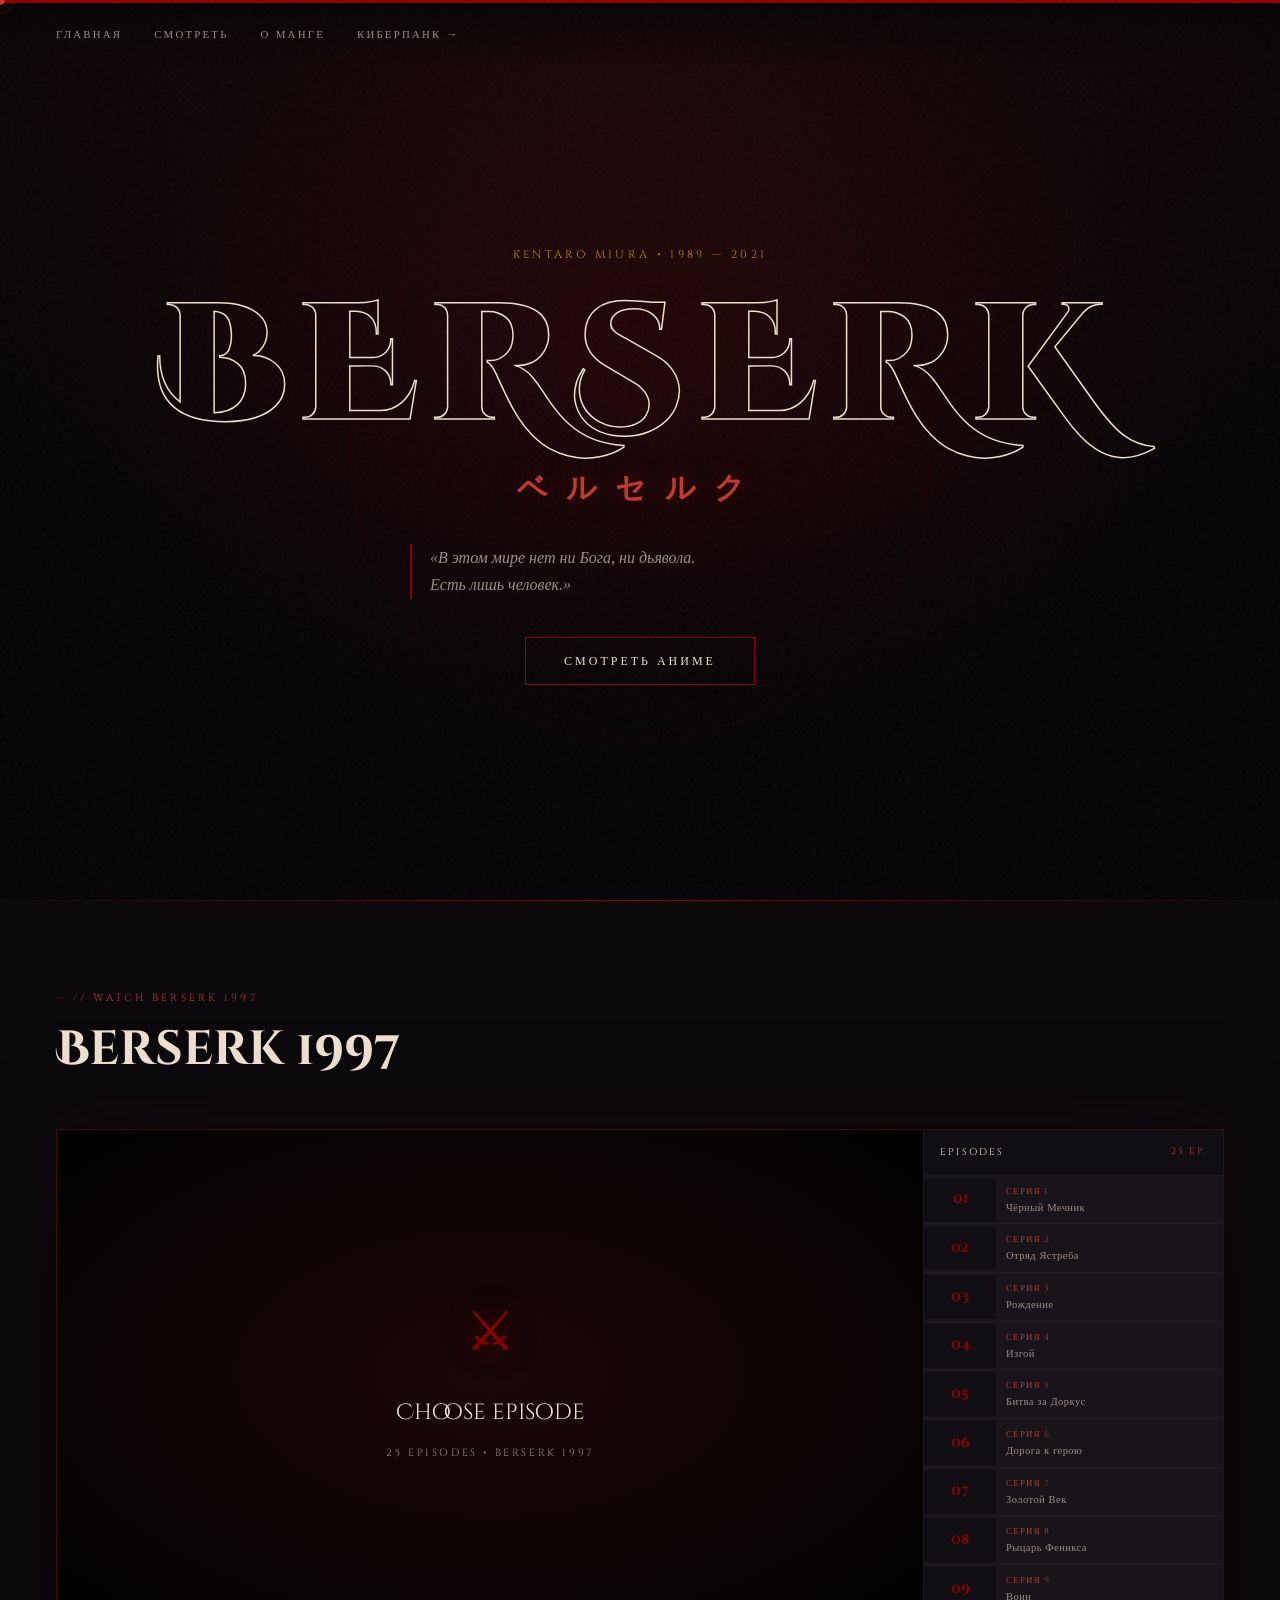
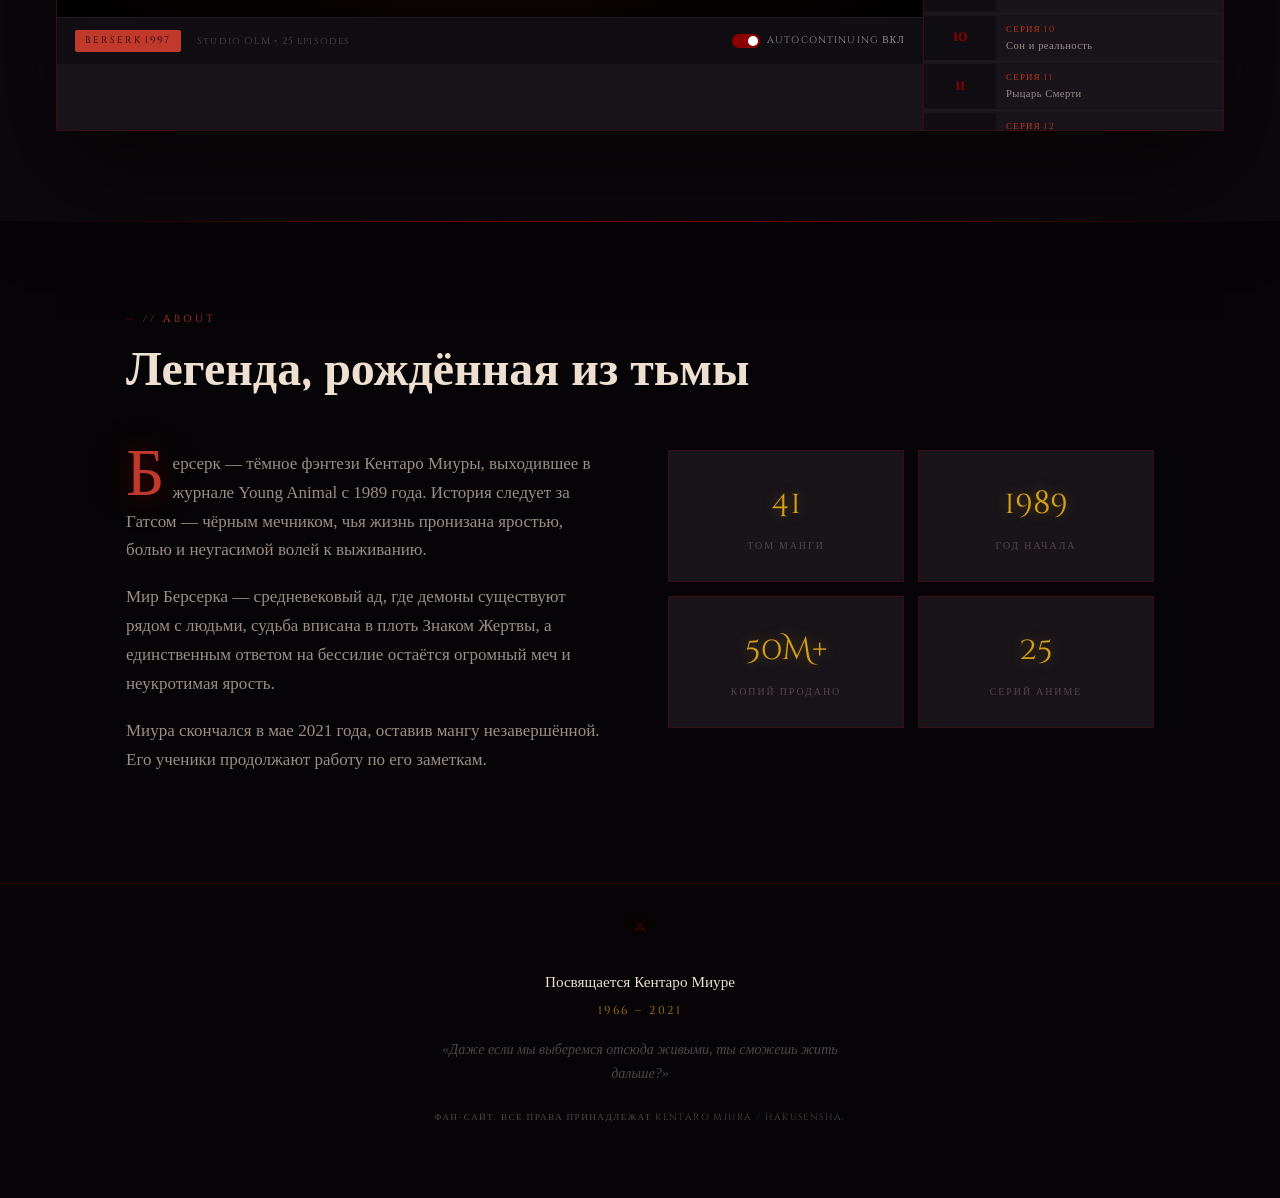
==== brsk.html @ aab2f61a "Add files via upload" ====
<!DOCTYPE html>
<html lang="ru">
<head>
  <meta charset="UTF-8" />
  <meta name="viewport" content="width=device-width, initial-scale=1.0" />
  <title>BERSERK 1997 — Смотреть онлайн</title>
  <link rel="preconnect" href="https://fonts.googleapis.com" />
  <link rel="preconnect" href="https://fonts.gstatic.com" crossorigin />
  <link href="https://fonts.googleapis.com/css2?family=Cinzel+Decorative:wght@700;900&family=Cinzel:wght@400;600;700&family=IM+Fell+English:ital@0;1&display=swap" rel="stylesheet" />
  <link rel="stylesheet" href="css/brsk.css" />
</head>
<body>
 
  <div class="cursor"></div>
  <div class="cursor-trail"></div>
  <div class="noise"></div>
  <div class="blood-bar"><span></span><span></span><span></span><span></span><span></span><span></span><span></span><span></span><span></span><span></span></div>
 
  <!-- NAV -->
  <nav class="nav">
    <ul class="nav-links">
      <li><a href="#hero">Главная</a></li>
      <li><a href="#watch">Смотреть</a></li>
      <li><a href="#about">О манге</a></li>
      <li><a href="cb.html" class="nav-switch">Киберпанк →</a></li>
    </ul>
  </nav>
 
  <!-- HERO -->
  <section class="hero" id="hero">
    <div class="hero-bg"></div>
    <div class="rune-circle"></div>
    <div class="hero-content">
      <p class="hero-eyebrow">Kentaro Miura • 1989 — 2021</p>
      <h1 class="hero-title">
        <span class="title-line">BERSERK</span>
        <span class="title-sub">ベルセルク</span>
      </h1>
      <p class="hero-quote">
        «В этом мире нет ни Бога, ни дьявола.<br>Есть лишь человек.»
      </p>
      <a href="#watch" class="hero-btn">Смотреть аниме</a>
    </div>
  </section>
 
  <!-- WATCH -->
  <section class="section section-dark" id="watch">
    <div class="section-inner wide">
      <div class="section-label">// Watch berserk 1997</div>
      <h2 class="section-title">Berserk 1997</h2>
      <div class="cinema-wrap">
        <div class="cinema-player">
          <div class="video-shell" id="videoShell">
            <video id="mainPlayer" preload="metadata" playsinline webkit-playsinline></video>
            <div class="video-idle" id="videoIdle">
              <div class="idle-rune">⚔</div>
              <p class="idle-text">Choose episode</p>
              <p class="idle-sub">25 episodes • Berserk 1997</p>
            </div>
            <div class="v-controls" id="vControls">
              <div class="v-progress-wrap" id="progressWrap">
                <div class="v-progress-bg">
                  <div class="v-progress-buffer" id="bufferBar"></div>
                  <div class="v-progress-fill" id="progressFill"></div>
                  <div class="v-progress-thumb" id="progressThumb"></div>
                </div>
              </div>
              <div class="v-bottom">
                <div class="v-left">
                  <button class="v-btn" id="btnPlay"><svg viewBox="0 0 24 24"><path d="M8 5v14l11-7z"/></svg></button>
                  <button class="v-btn" id="btnPrev"><svg viewBox="0 0 24 24"><path d="M6 6h2v12H6zm3.5 6 8.5 6V6z"/></svg></button>
                  <button class="v-btn" id="btnNext"><svg viewBox="0 0 24 24"><path d="M6 18l8.5-6L6 6v12zm2.5-6 8.5 6V6z"/></svg></button>
                  <div class="v-volume-wrap">
                    <button class="v-btn" id="btnMute"><svg viewBox="0 0 24 24"><path d="M3 9v6h4l5 5V4L7 9H3zm13.5 3A4.5 4.5 0 0 0 14 7.97v8.05c1.48-.73 2.5-2.25 2.5-4.02z"/></svg></button>
                    <div class="v-volume-slider-wrap">
                      <input type="range" class="v-volume-slider" id="volumeSlider" min="0" max="1" step="0.01" value="1" />
                    </div>
                  </div>
                  <span class="v-time" id="vTime">0:00 / 0:00</span>
                </div>
                <div class="v-right">
                  <span class="v-ep-label" id="vEpLabel">—</span>
                  <button class="v-btn" id="btnFullscreen"><svg viewBox="0 0 24 24"><path d="M7 14H5v5h5v-2H7v-3zm-2-4h2V7h3V5H5v5zm12 7h-3v2h5v-5h-2v3zM14 5v2h3v3h2V5h-5z"/></svg></button>
                </div>
              </div>
            </div>
          </div>
          <div class="cinema-meta">
            <div class="meta-badge">Berserk 1997</div>
            <div class="meta-studio">Studio OLM • 25 episodes</div>
            <div class="meta-autoplay" id="autoplayToggle">
              <span class="ap-dot" id="apDot"></span>
              <span id="apLabel">Autocontinuing вкл</span>
            </div>
          </div>
        </div>
        <div class="ep-sidebar">
          <div class="ep-sidebar-head"><span>Episodes</span><span class="ep-count">25 Ep.</span></div>
          <div class="ep-list" id="epList"></div>
        </div>
      </div>
    </div>
  </section>
 
  <!-- ABOUT -->
  <section class="section" id="about">
    <div class="section-inner">
      <div class="section-label">// About</div>
      <h2 class="section-title">Легенда, рождённая из тьмы</h2>
      <div class="about-grid">
        <div class="about-text">
          <p><span class="drop-cap">Б</span>ерсерк — тёмное фэнтези Кентаро Миуры, выходившее в журнале Young Animal с 1989 года. История следует за Гатсом — чёрным мечником, чья жизнь пронизана яростью, болью и неугасимой волей к выживанию.</p>
          <p>Мир Берсерка — средневековый ад, где демоны существуют рядом с людьми, судьба вписана в плоть Знаком Жертвы, а единственным ответом на бессилие остаётся огромный меч и неукротимая ярость.</p>
          <p>Миура скончался в мае 2021 года, оставив мангу незавершённой. Его ученики продолжают работу по его заметкам.</p>
        </div>
        <div class="about-stats">
          <div class="stat-card"><span class="stat-num">41</span><span class="stat-label">том манги</span></div>
          <div class="stat-card"><span class="stat-num">1989</span><span class="stat-label">год начала</span></div>
          <div class="stat-card"><span class="stat-num">50M+</span><span class="stat-label">копий продано</span></div>
          <div class="stat-card"><span class="stat-num">25</span><span class="stat-label">серий аниме</span></div>
        </div>
      </div>
    </div>
  </section>
 
  <footer class="footer">
    <p class="footer-text">Посвящается Кентаро Миуре<br><span>1966 – 2021</span></p>
    <p class="footer-quote">«Даже если мы выберемся отсюда живыми, ты сможешь жить дальше?»</p>
    <p class="footer-copy">Фан-сайт. Все права принадлежат Kentaro Miura / Hakusensha.</p>
  </footer>
 
  <script src="js/player.js"></script>
  <script src="js/brsk.js"></script>
</body>
</html>
---- css/brsk.css ----
/* =============================================
   BERSERK 1997 — style.css
   ============================================= */
 
:root {
  --black:        #060406;
  --deep:         #0c090d;
  --surface:      #110e13;
  --card:         #181419;
  --border:       rgba(139,0,0,0.28);
  --border-soft:  rgba(255,255,255,0.05);
  --blood:        #8b0000;
  --blood-bright: #c0392b;
  --gold:         #b8860b;
  --gold-light:   #d4a017;
  --ash:          #9a8e86;
  --light:        #ede0d0;
  --dim:          #52464a;
  --font-display: 'Cinzel Decorative', serif;
  --font-ui:      'Cinzel', serif;
  --font-body:    'IM Fell English', serif;
  --glow-blood:   0 0 24px rgba(139,0,0,0.55), 0 0 60px rgba(139,0,0,0.18);
  --glow-gold:    0 0 14px rgba(184,134,11,0.45);
}
 
/* RESET */
*, *::before, *::after { box-sizing: border-box; margin: 0; padding: 0; }
html { scroll-behavior: smooth; }
body {
  background: var(--black);
  color: var(--light);
  font-family: var(--font-body);
  font-size: 17px;
  line-height: 1.7;
  overflow-x: hidden;
  cursor: none;
}
a { color: inherit; text-decoration: none; }
button { background: none; border: none; cursor: pointer; padding: 0; }
 
/* NOISE */
.noise {
  position: fixed; inset: 0; z-index: 9999; pointer-events: none; opacity: 0.035;
  background-image: url("data:image/svg+xml,%3Csvg viewBox='0 0 256 256' xmlns='http://www.w3.org/2000/svg'%3E%3Cfilter id='n'%3E%3CfeTurbulence type='fractalNoise' baseFrequency='0.9' numOctaves='4' stitchTiles='stitch'/%3E%3C/filter%3E%3Crect width='100%25' height='100%25' filter='url(%23n)'/%3E%3C/svg%3E");
}
 
/* CURSOR */
.cursor {
  width: 10px; height: 10px; background: var(--blood-bright);
  border-radius: 50%; position: fixed; pointer-events: none;
  z-index: 10000; transform: translate(-50%,-50%);
  transition: transform 0.08s; box-shadow: var(--glow-blood);
}
.cursor-trail {
  width: 28px; height: 28px; border: 1px solid rgba(139,0,0,0.45);
  border-radius: 50%; position: fixed; pointer-events: none;
  z-index: 9999; transform: translate(-50%,-50%);
  transition: left 0.11s, top 0.11s;
}
 
/* BLOOD BAR */
.blood-bar {
  position: fixed; top: 0; left: 0; right: 0;
  height: 3px; background: var(--blood); z-index: 998; display: flex;
}
.blood-bar span { display: block; width: 10%; height: 100%; position: relative; }
.blood-bar span::after {
  content: ''; position: absolute; bottom: -18px; left: 50%;
  transform: translateX(-50%); width: 3px; background: var(--blood);
  border-radius: 0 0 3px 3px; opacity: 0.65;
  animation: drip var(--d,3s) ease-in infinite var(--dl,0s);
}
.blood-bar span:nth-child(1){--d:2.5s;--dl:0s}
.blood-bar span:nth-child(2){--d:3.8s;--dl:.4s}
.blood-bar span:nth-child(3){--d:2.2s;--dl:1.1s}
.blood-bar span:nth-child(4){--d:4.0s;--dl:.7s}
.blood-bar span:nth-child(5){--d:3.1s;--dl:1.5s}
.blood-bar span:nth-child(6){--d:2.8s;--dl:.2s}
.blood-bar span:nth-child(7){--d:3.5s;--dl:.9s}
.blood-bar span:nth-child(8){--d:2.0s;--dl:1.8s}
.blood-bar span:nth-child(9){--d:4.2s;--dl:.5s}
.blood-bar span:nth-child(10){--d:3.3s;--dl:1.3s}
@keyframes drip {
  0%  { height:0; opacity:.8 }
  60% { height:22px; opacity:.55 }
  100%{ height:26px; opacity:0 }
}
 
/* NAV */
.nav {
  position: fixed; top: 3px; left: 0; right: 0; z-index: 990;
  display: flex; align-items: center; justify-content: space-between;
  padding: 16px 56px;
  background: linear-gradient(to bottom, rgba(6,4,6,0.97), transparent);
  transition: background 0.4s, border-bottom 0.4s;
}
.nav.scrolled {
  background: rgba(6,4,6,0.97);
  backdrop-filter: blur(10px);
  border-bottom: 1px solid var(--border);
}
.nav-brand {
  font-family: var(--font-display); font-size: 1rem;
  color: var(--gold-light); letter-spacing: 0.15em;
  text-shadow: var(--glow-gold);
}
.nav-links { list-style: none; display: flex; gap: 32px; }
.nav-links a {
  font-family: var(--font-ui); font-size: 0.68rem;
  letter-spacing: 0.2em; text-transform: uppercase;
  color: var(--ash); transition: color 0.25s; position: relative;
}
.nav-links a::after {
  content: ''; position: absolute; bottom: -4px; left: 0; right: 0;
  height: 1px; background: var(--blood); transform: scaleX(0); transition: transform .3s;
}
.nav-links a:hover { color: var(--light); }
.nav-links a:hover::after { transform: scaleX(1); }
 
/* NAV ANIME PICKER */
.nav-anime-picker { position: relative; }
.nav-anime-btn {
  font-family: var(--font-ui); font-size: 0.68rem;
  letter-spacing: 0.2em; text-transform: uppercase;
  color: var(--blood-bright); border: 1px solid var(--border);
  padding: 7px 14px; display: flex; align-items: center; gap: 4px;
  transition: color .25s, border-color .25s, box-shadow .25s;
}
.nav-anime-btn svg { width: 16px; height: 16px; fill: currentColor; transition: transform .3s; }
.nav-anime-btn:hover { color: var(--light); border-color: var(--blood-bright); box-shadow: var(--glow-blood); }
.nav-anime-picker.open .nav-anime-btn svg { transform: rotate(180deg); }
 
.nav-anime-dropdown {
  position: absolute; top: calc(100% + 12px); right: 0;
  background: var(--card); border: 1px solid var(--border);
  min-width: 240px; z-index: 500;
  opacity: 0; visibility: hidden; transform: translateY(-8px);
  transition: opacity .25s, transform .25s, visibility .25s;
  box-shadow: 0 20px 40px rgba(0,0,0,0.6);
}
.nav-anime-picker.open .nav-anime-dropdown {
  opacity: 1; visibility: visible; transform: translateY(0);
}
.anime-option {
  display: flex; align-items: center; gap: 12px;
  padding: 14px 16px; cursor: pointer;
  border-bottom: 1px solid rgba(255,255,255,0.04);
  transition: background .2s;
}
.anime-option:last-child { border-bottom: none; }
.anime-option:hover { background: rgba(139,0,0,0.1); }
.anime-option.active { background: rgba(139,0,0,0.15); }
.ao-dot {
  width: 8px; height: 8px; border-radius: 50%;
  background: var(--dim); flex-shrink: 0;
}
.anime-option.active .ao-dot { background: var(--blood-bright); box-shadow: var(--glow-blood); }
.ao-title {
  display: block; font-family: var(--font-ui); font-size: 0.72rem;
  letter-spacing: .08em; color: var(--light); margin-bottom: 2px;
}
.ao-meta {
  display: block; font-family: var(--font-ui); font-size: 0.58rem;
  letter-spacing: .12em; color: var(--dim); text-transform: uppercase;
}
 
/* HERO BUTTONS */
.hero-btns { display: flex; gap: 14px; justify-content: center; flex-wrap: wrap; }
.hero-btn--outline {
  background: transparent;
  border: 1px solid rgba(255,255,255,0.2);
  color: var(--ash);
  font-family: var(--font-ui);
  font-size: 0.75rem;
  letter-spacing: .2em;
  text-transform: uppercase;
  padding: 13px 28px;
  position: relative; overflow: hidden;
  transition: color .3s, border-color .3s, box-shadow .3s;
}
.hero-btn--outline:hover {
  color: var(--light); border-color: var(--blood);
  box-shadow: var(--glow-blood);
}
 
/* HERO ANIME MENU */
.hero-anime-menu {
  position: absolute; top: 50%; left: 50%;
  transform: translate(-50%, -50%) scale(0.95);
  background: rgba(8,6,8,0.97);
  border: 1px solid var(--border);
  backdrop-filter: blur(16px);
  min-width: 460px; z-index: 100;
  opacity: 0; visibility: hidden;
  transition: opacity .3s, transform .3s, visibility .3s;
  box-shadow: 0 40px 80px rgba(0,0,0,0.8), var(--glow-blood);
}
.hero-anime-menu.open {
  opacity: 1; visibility: visible; transform: translate(-50%, -50%) scale(1);
}
.ham-title {
  font-family: var(--font-ui); font-size: 0.6rem;
  letter-spacing: .3em; text-transform: uppercase;
  color: var(--blood-bright); padding: 16px 20px 12px;
  border-bottom: 1px solid var(--border);
}
.ham-item {
  display: flex; align-items: center; gap: 16px;
  padding: 18px 20px; cursor: pointer;
  border-bottom: 1px solid rgba(255,255,255,0.04);
  transition: background .2s, padding-left .2s;
}
.ham-item:last-child { border-bottom: none; }
.ham-item:hover { background: rgba(139,0,0,0.1); padding-left: 28px; }
.ham-item.active { background: rgba(139,0,0,0.15); }
.ham-num {
  font-family: var(--font-display); font-size: 1.1rem;
  color: var(--blood); min-width: 32px;
}
.ham-item.active .ham-num { color: var(--blood-bright); text-shadow: var(--glow-blood); }
.ham-name {
  font-family: var(--font-ui); font-size: 0.85rem;
  color: var(--light); margin-bottom: 4px; letter-spacing: .05em;
}
.ham-meta {
  font-family: var(--font-ui); font-size: 0.58rem;
  letter-spacing: .15em; text-transform: uppercase; color: var(--dim);
}
.ham-arrow { margin-left: auto; color: var(--blood); font-size: 1rem; opacity: 0; transition: opacity .2s; }
.ham-item:hover .ham-arrow { opacity: 1; }
.ham-item.active .ham-arrow { opacity: 1; color: var(--blood-bright); }
 
/* Cyberpunk hero bg */
.hero.cp-mode .hero-bg {
  background:
    radial-gradient(ellipse 65% 55% at 50% 38%, rgba(0,200,255,0.07) 0%, transparent 70%),
    radial-gradient(ellipse 100% 100% at 50% 0%, rgba(8,8,28,0.88) 0%, var(--black) 68%);
}
.hero.cp-mode .title-sub { color: #00c8ff; text-shadow: 0 0 20px rgba(0,200,255,0.5); }
.hero.cp-mode .hero-quote { border-left-color: #00c8ff; }
.hero {
  min-height: 100vh; display: flex; align-items: center; justify-content: center;
  position: relative; overflow: hidden; padding: 120px 40px 80px; text-align: center;
  background: var(--black);
}
.hero-bg {
  position: absolute; inset: 0;
  background:
    radial-gradient(ellipse 65% 55% at 50% 38%, rgba(139,0,0,0.1) 0%, transparent 70%),
    radial-gradient(ellipse 100% 100% at 50% 0%, rgba(28,8,8,0.88) 0%, var(--black) 68%);
}
.hero-bg::after {
  content: ''; position: absolute; inset: 0;
  background: radial-gradient(ellipse 42% 42% at 50% 44%, rgba(139,0,0,0.07), transparent);
  animation: pulse-bg 7s ease-in-out infinite;
}
@keyframes pulse-bg { 0%,100%{opacity:.4;transform:scale(1)} 50%{opacity:1;transform:scale(1.25)} }
 
.rune-circle {
  position: absolute; width: 580px; height: 580px;
  border: 1px solid rgba(139,0,0,0.1); border-radius: 50%;
  top: 50%; left: 50%; transform: translate(-50%,-50%);
  animation: rspin 70s linear infinite;
}
.rune-circle::before {
  content: ''; position: absolute; inset: 70px;
  border: 1px dashed rgba(139,0,0,0.06); border-radius: 50%;
}
@keyframes rspin { to { transform: translate(-50%,-50%) rotate(360deg); } }
 
.hero-content { position: relative; z-index: 2; }
 
.hero-eyebrow {
  font-family: var(--font-ui); font-size: 0.7rem; letter-spacing: .3em;
  text-transform: uppercase; color: var(--gold); margin-bottom: 22px;
  opacity: 0; animation: fadeup 1s .3s forwards;
}
.hero-title {
  display: flex; flex-direction: column; align-items: center;
  gap: 10px; margin-bottom: 30px;
}
.title-line {
  font-family: var(--font-display);
  font-size: clamp(4rem, 13vw, 11rem);
  font-weight: 900; line-height: 1; letter-spacing: .08em;
  color: transparent; -webkit-text-stroke: 1.5px var(--light);
  opacity: 0; animation: fadeup 1s .5s forwards;
}
.title-sub {
  font-family: var(--font-ui);
  font-size: clamp(1rem, 2.8vw, 1.9rem); letter-spacing: .6em;
  color: var(--blood-bright); text-shadow: var(--glow-blood);
  opacity: 0; animation: fadeup 1s .7s forwards;
}
.hero-quote {
  font-style: italic; font-size: 1rem; color: var(--ash);
  max-width: 460px; margin: 0 auto 38px;
  border-left: 2px solid var(--blood); padding-left: 18px; text-align: left;
  opacity: 0; animation: fadeup 1s .9s forwards;
}
.hero-btn {
  display: inline-block; font-family: var(--font-ui); font-size: 0.75rem;
  letter-spacing: .25em; text-transform: uppercase;
  color: var(--light); border: 1px solid var(--blood);
  padding: 13px 38px; position: relative; overflow: hidden;
  transition: box-shadow .4s;
  opacity: 0; animation: fadeup 1s 1.1s forwards;
}
.hero-btn::before {
  content: ''; position: absolute; inset: 0; background: var(--blood);
  transform: scaleX(0); transform-origin: left; transition: transform .4s;
}
.hero-btn:hover::before { transform: scaleX(1); }
.hero-btn:hover { box-shadow: var(--glow-blood); }
@keyframes fadeup {
  from { opacity:0; transform:translateY(22px) }
  to   { opacity:1; transform:translateY(0) }
}
 
/* SECTIONS */
.section { padding: 90px 0; position: relative; }
.section-dark { background: var(--deep); }
.section::before {
  content: ''; position: absolute; top: 0; left: 0; right: 0; height: 1px;
  background: linear-gradient(to right, transparent, var(--blood), transparent);
}
.section-inner { max-width: 1140px; margin: 0 auto; padding: 0 56px; }
.section-inner.wide { max-width: 1440px; }
.section-label {
  font-family: var(--font-ui); font-size: 0.65rem; letter-spacing: .3em;
  color: var(--blood-bright); text-transform: uppercase; margin-bottom: 14px;
}
.section-label::before { content: '—'; margin-right: 6px; color: var(--blood); }
.section-title {
  font-family: var(--font-display);
  font-size: clamp(1.8rem, 4.5vw, 3rem);
  font-weight: 700; color: var(--light); margin-bottom: 52px; line-height: 1.15;
}
 
/* ABOUT */
.about-grid { display: grid; grid-template-columns: 1fr 1fr; gap: 56px; align-items: start; }
.about-text p { margin-bottom: 18px; color: var(--ash); }
.drop-cap {
  float: left; font-family: var(--font-display); font-size: 4.2rem;
  line-height: .75; margin-right: 8px; color: var(--blood-bright); text-shadow: var(--glow-blood);
}
.about-stats { display: grid; grid-template-columns: 1fr 1fr; gap: 14px; }
.stat-card {
  background: var(--card); border: 1px solid var(--border);
  padding: 26px 18px; text-align: center; display: flex; flex-direction: column; gap: 7px;
  transition: border-color .3s, box-shadow .3s;
}
.stat-card:hover { border-color: var(--blood); box-shadow: var(--glow-blood); }
.stat-num {
  font-family: var(--font-display); font-size: 2rem;
  color: var(--gold-light); text-shadow: var(--glow-gold);
  transition: transform 0.25s;
}
.stat-card:hover .stat-num { transform: translateY(-3px); }
.stat-label {
  font-family: var(--font-ui); font-size: 0.62rem;
  letter-spacing: .2em; text-transform: uppercase; color: var(--dim);
}
 
/* CINEMA PLAYER */
.cinema-wrap {
  display: grid; grid-template-columns: 1fr 300px; gap: 0;
  border: 1px solid var(--border); background: var(--card);
  box-shadow: 0 40px 100px rgba(0,0,0,0.7), 0 0 60px rgba(139,0,0,0.08);
  animation: fadeup 0.9s 0.2s both;
}
.cinema-player { display: flex; flex-direction: column; }
 
.video-shell {
  position: relative; background: #000;
  aspect-ratio: 16/9; overflow: hidden; cursor: none;
}
#mainPlayer { width: 100%; height: 100%; display: block; background: #000; }
 
.video-idle {
  position: absolute; inset: 0; display: flex; flex-direction: column;
  align-items: center; justify-content: center; gap: 14px;
  background: radial-gradient(ellipse 70% 70% at 50% 50%, rgba(30,8,8,0.9), #000);
  transition: opacity .5s, visibility .5s;
}
.video-idle.hidden { opacity: 0; visibility: hidden; pointer-events: none; }
.idle-rune {
  font-size: 3.5rem; color: var(--blood); text-shadow: var(--glow-blood);
  animation: pulse-opacity 3s ease-in-out infinite;
}
@keyframes pulse-opacity { 0%,100%{opacity:.5} 50%{opacity:1} }
.idle-text { font-family: var(--font-display); font-size: 1.4rem; color: var(--light); }
.idle-sub { font-family: var(--font-ui); font-size: 0.65rem; letter-spacing: .25em; text-transform: uppercase; color: var(--ash); }
 
/* Scanlines */
.video-shell::after {
  content: ''; position: absolute; inset: 0; pointer-events: none; z-index: 2; opacity: 0.6;
  background: repeating-linear-gradient(to bottom, transparent 0px, transparent 3px, rgba(0,0,0,0.04) 3px, rgba(0,0,0,0.04) 4px);
}
 
/* Controls */
.v-controls {
  position: absolute; bottom: 0; left: 0; right: 0;
  background: linear-gradient(to top, rgba(0,0,0,0.92) 0%, rgba(0,0,0,0.6) 60%, transparent 100%);
  padding: 28px 18px 14px;
  display: flex; flex-direction: column; gap: 8px;
  opacity: 0;
  transform: translateY(8px);
  transition: opacity .35s, transform .35s;
  pointer-events: none;
}
.video-shell.controls-visible .v-controls {
  opacity: 1;
  transform: translateY(0);
  pointer-events: all;
}
.video-shell.paused .v-controls {
  opacity: 1;
  transform: translateY(0);
  pointer-events: all;
}
 
.v-progress-wrap { cursor: pointer; padding: 6px 0; }
.v-progress-bg {
  height: 3px; background: rgba(255,255,255,0.15);
  border-radius: 3px; position: relative; transition: height .2s;
}
.v-progress-wrap:hover .v-progress-bg { height: 5px; }
.v-progress-buffer {
  position: absolute; left: 0; top: 0; bottom: 0;
  background: rgba(255,255,255,0.12); border-radius: 3px; width: 0;
}
.v-progress-fill {
  position: absolute; left: 0; top: 0; bottom: 0;
  background: linear-gradient(to right, var(--blood), var(--blood-bright));
  border-radius: 3px; width: 0; box-shadow: 0 0 6px rgba(192,57,43,0.6);
}
.v-progress-thumb {
  position: absolute; top: 50%; transform: translate(-50%,-50%);
  width: 12px; height: 12px; background: var(--blood-bright);
  border-radius: 50%; left: 0; pointer-events: none;
  box-shadow: 0 0 8px rgba(192,57,43,0.8); opacity: 0; transition: opacity .2s;
}
.v-progress-wrap:hover .v-progress-thumb { opacity: 1; }
 
.v-bottom { display: flex; align-items: center; justify-content: space-between; gap: 12px; }
.v-left, .v-right { display: flex; align-items: center; gap: 8px; }
 
.v-btn {
  width: 34px; height: 34px; display: flex; align-items: center; justify-content: center;
  color: rgba(255,255,255,0.8); border-radius: 4px; transition: color .2s, background .2s;
}
.v-btn:hover { color: #fff; background: rgba(255,255,255,0.08); }
.v-btn svg { width: 20px; height: 20px; fill: currentColor; }
 
.v-volume-wrap { display: flex; align-items: center; gap: 4px; }
.v-volume-slider-wrap { width: 0; overflow: hidden; transition: width .3s; }
.v-volume-wrap:hover .v-volume-slider-wrap { width: 72px; }
.v-volume-slider {
  -webkit-appearance: none; appearance: none;
  width: 72px; height: 3px; border-radius: 3px; outline: none; cursor: pointer;
}
.v-volume-slider::-webkit-slider-thumb {
  -webkit-appearance: none; width: 12px; height: 12px;
  border-radius: 50%; background: var(--blood-bright);
  cursor: pointer; box-shadow: 0 0 6px rgba(192,57,43,0.8);
}
.v-volume-slider::-moz-range-thumb {
  width: 12px; height: 12px; border-radius: 50%;
  background: var(--blood-bright); border: none; cursor: pointer;
}
 
.v-time {
  font-family: var(--font-ui); font-size: 0.62rem;
  letter-spacing: .05em; color: rgba(255,255,255,0.65); white-space: nowrap;
}
.v-ep-label {
  font-family: var(--font-ui); font-size: 0.6rem; letter-spacing: .12em;
  text-transform: uppercase; color: rgba(255,255,255,0.45);
  max-width: 200px; overflow: hidden; text-overflow: ellipsis; white-space: nowrap;
}
 
/* Meta strip */
.cinema-meta {
  background: var(--surface); border-top: 1px solid var(--border-soft);
  padding: 12px 18px; display: flex; align-items: center; gap: 16px;
}
.meta-badge {
  font-family: var(--font-ui); font-size: 0.6rem; letter-spacing: .2em;
  text-transform: uppercase; color: var(--black); background: var(--blood-bright);
  padding: 3px 10px; border-radius: 2px; flex-shrink: 0;
}
.meta-studio { font-family: var(--font-ui); font-size: 0.62rem; letter-spacing: .12em; color: var(--dim); flex: 1; }
.meta-autoplay {
  display: flex; align-items: center; gap: 7px; font-family: var(--font-ui);
  font-size: 0.6rem; letter-spacing: .12em; text-transform: uppercase;
  color: var(--ash); cursor: pointer; user-select: none; flex-shrink: 0; transition: color .2s;
}
.meta-autoplay:hover { color: var(--light); }
.ap-dot {
  width: 28px; height: 14px; border-radius: 7px;
  background: var(--blood); position: relative; transition: background .3s;
}
.ap-dot::after {
  content: ''; position: absolute; top: 2px; left: 2px;
  width: 10px; height: 10px; border-radius: 50%;
  background: #fff; transition: transform .3s;
  transform: translateX(14px);
}
.ap-dot.off { background: var(--dim); }
.ap-dot.off::after { transform: translateX(0); }
 
/* Fullscreen */
.video-shell:fullscreen { cursor: default; }
.video-shell:fullscreen .v-controls { z-index: 10; cursor: default; }
.video-shell:fullscreen .v-btn { cursor: pointer; }
.video-shell:fullscreen .v-progress-wrap { cursor: pointer; }
.video-shell:fullscreen .v-volume-slider { cursor: pointer; }
 
/* EPISODE SIDEBAR */
.ep-sidebar {
  border-left: 1px solid var(--border); display: flex; flex-direction: column;
  background: var(--card); max-height: 600px;
}
.ep-sidebar-head {
  padding: 14px 16px; background: var(--surface); border-bottom: 1px solid var(--border-soft);
  display: flex; align-items: center; justify-content: space-between;
  font-family: var(--font-ui); font-size: 0.62rem; letter-spacing: .22em;
  text-transform: uppercase; color: var(--light); flex-shrink: 0;
}
.ep-count { color: var(--blood-bright); font-size: 0.58rem; }
.ep-list {
  overflow-y: auto; flex: 1;
  scrollbar-width: thin; scrollbar-color: var(--blood) var(--surface);
}
.ep-list::-webkit-scrollbar { width: 3px; }
.ep-list::-webkit-scrollbar-track { background: var(--surface); }
.ep-list::-webkit-scrollbar-thumb { background: var(--blood); }
 
.ep-row {
  display: flex; align-items: center; gap: 0;
  border-bottom: 1px solid rgba(255,255,255,0.03);
  cursor: pointer; position: relative; transition: background .18s; overflow: hidden;
}
.ep-row::before {
  content: ''; position: absolute; left: 0; top: 0; bottom: 0;
  width: 2px; background: var(--blood-bright); transform: scaleY(0); transition: transform .25s;
}
.ep-row:hover { background: rgba(139,0,0,0.09); }
.ep-row:hover::before { transform: scaleY(1); }
.ep-row.active { background: rgba(139,0,0,0.16); }
.ep-row.active::before { transform: scaleY(1); }
 
.ep-thumb {
  width: 72px; height: 44px; flex-shrink: 0; background: var(--surface);
  display: flex; align-items: center; justify-content: center; position: relative; overflow: hidden;
}
.ep-thumb-num {
  font-family: var(--font-display); font-size: 0.9rem; color: var(--blood); font-weight: 700;
  transition: color .2s;
}
.ep-row.active .ep-thumb-num { color: var(--gold-light); text-shadow: var(--glow-gold); }
.ep-thumb::after {
  content: '▶'; position: absolute; inset: 0; display: flex; align-items: center; justify-content: center;
  font-size: 1.1rem; color: #fff; background: rgba(139,0,0,0.6); opacity: 0; transition: opacity .2s;
}
.ep-row:hover .ep-thumb::after,
.ep-row.active .ep-thumb::after { opacity: 1; }
 
.ep-info { padding: 8px 10px; flex: 1; min-width: 0; }
.ep-title {
  font-family: var(--font-ui); font-size: 0.66rem; letter-spacing: .04em; color: var(--ash);
  white-space: nowrap; overflow: hidden; text-overflow: ellipsis; transition: color .2s; line-height: 1.3;
}
.ep-row:hover .ep-title,
.ep-row.active .ep-title { color: var(--light); }
.ep-num-label {
  font-family: var(--font-ui); font-size: 0.55rem; letter-spacing: .15em;
  color: var(--blood-bright); text-transform: uppercase; margin-bottom: 3px;
}
 
/* FOOTER */
.footer {
  background: var(--black); border-top: 1px solid var(--border);
  text-align: center; padding: 72px 40px; position: relative; overflow: hidden;
}
.footer::before {
  content: '⚔'; position: absolute; top: 28px; left: 50%; transform: translateX(-50%);
  font-size: 1.1rem; color: var(--blood); opacity: 0.4; text-shadow: var(--glow-blood);
  animation: pulse-opacity 4s ease-in-out infinite;
}
.footer-text { font-family: var(--font-ui); font-size: .95rem; color: var(--light); margin-bottom: 18px; margin-top: 14px; }
.footer-text span { display: block; font-size: .72rem; color: var(--gold); letter-spacing: .22em; margin-top: 5px; }
.footer-quote { font-style: italic; color: var(--dim); font-size: .88rem; max-width: 420px; margin: 0 auto 24px; }
.footer-copy { font-family: var(--font-ui); font-size: .58rem; letter-spacing: .15em; color: var(--dim); text-transform: uppercase; }
 
/* REVEAL */
.reveal { opacity: 0; transform: translateY(28px); transition: opacity .75s, transform .75s; }
.reveal.visible { opacity: 1; transform: translateY(0); }
 
/* =============================================
   RESPONSIVE
   ============================================= */
 
/* Убираем курсор на тач */
@media (hover: none) and (pointer: coarse) {
  .cursor, .cursor-trail { display: none !important; }
  body { cursor: auto; }
  button { cursor: pointer; }
}
 
/* Планшет */
@media (max-width: 1100px) {
  .cinema-wrap { grid-template-columns: 1fr; }
  .ep-sidebar { max-height: 340px; border-left: none; border-top: 1px solid var(--border); }
  .ep-list { display: grid; grid-template-columns: repeat(2,1fr); }
}
 
@media (max-width: 800px) {
  .nav { padding: 14px 20px; }
  .nav-links { gap: 16px; }
  .section { padding: 60px 0; }
  .section-inner { padding: 0 18px; }
  .section-inner.wide { padding: 0; }
  .about-grid { grid-template-columns: 1fr; gap: 32px; }
  .rune-circle { width: 220px; height: 220px; }
  .ep-list { grid-template-columns: 1fr; }
}
 
/* Телефон */
@media (max-width: 600px) {
  .nav { padding: 12px 16px; }
  .nav-links { gap: 14px; }
  .nav-links a { font-size: 0.6rem; letter-spacing: .12em; }
 
  .hero { padding: 88px 16px 50px; overflow: hidden; }
  .hero-eyebrow { font-size: 0.58rem; letter-spacing: .18em; }
  .title-line {
    font-size: clamp(2.8rem, 18vw, 5rem);
    -webkit-text-stroke: 1px var(--light);
    letter-spacing: .05em;
  }
  .title-sub { font-size: clamp(0.85rem, 4.5vw, 1.3rem); letter-spacing: .3em; }
  .hero-quote { font-size: 0.85rem; padding-left: 12px; }
  .hero-btn { padding: 12px 22px; font-size: 0.68rem; }
  .rune-circle { display: none; }
 
  .section { padding: 48px 0; }
  .section-inner { padding: 0 16px; }
  .section-inner.wide { padding: 0; }
  .section-title { margin-bottom: 28px; }
  .about-stats { grid-template-columns: repeat(2,1fr); gap: 10px; }
  .stat-card { padding: 16px 10px; }
  .stat-num { font-size: 1.5rem; }
 
  .cinema-wrap { border-left: none; border-right: none; box-shadow: none; }
 
  .v-progress-wrap { padding: 8px 0; }
  .v-progress-bg { height: 4px; }
  .v-progress-wrap:hover .v-progress-bg { height: 4px; }
  .v-progress-thumb { width: 16px; height: 16px; opacity: 1; }
 
  .v-controls { padding: 16px 10px 8px; gap: 6px; }
  .v-bottom { gap: 2px; }
  .v-left { gap: 2px; }
  .v-right { gap: 2px; }
  .v-btn { width: 36px; height: 36px; min-width: 36px; }
  .v-btn svg { width: 20px; height: 20px; }
  .v-volume-slider-wrap { display: none; }
  .v-time { font-size: 0.55rem; letter-spacing: 0; }
  .v-ep-label { display: none; }
 
  .cinema-meta { padding: 8px 12px; gap: 8px; flex-wrap: wrap; }
  .meta-studio { display: none; }
  .meta-badge { font-size: 0.55rem; padding: 2px 8px; }
  .meta-autoplay { font-size: 0.55rem; }
 
  .ep-sidebar { max-height: 260px; }
  .ep-sidebar-head { padding: 10px 14px; font-size: 0.58rem; }
  .ep-row { min-height: 48px; }
  .ep-thumb { width: 52px; height: 48px; }
  .ep-thumb-num { font-size: 0.85rem; }
  .ep-info { padding: 6px 10px; }
  .ep-num-label { font-size: 0.5rem; margin-bottom: 2px; }
  .ep-title { font-size: 0.65rem; line-height: 1.2; white-space: normal; }
 
  .footer { padding: 40px 16px; }
  .footer-text { font-size: 0.85rem; }
  .footer-quote { font-size: 0.78rem; }
}
 
/* Маленький телефон */
@media (max-width: 380px) {
  .nav-links { display: none; }
  .title-line { font-size: clamp(2.4rem, 17vw, 3rem); }
  .v-btn { width: 32px; height: 32px; min-width: 32px; }
  .v-btn svg { width: 18px; height: 18px; }
  .v-time { font-size: 0.5rem; }
}
 
/* Телевизор 1920p+ */
@media (min-width: 1920px) {
  .section-inner { max-width: 1600px; }
  .section-inner.wide { max-width: 1920px; }
  .nav { padding: 24px 80px; }
  .nav-brand { font-size: 1.3rem; }
  .nav-links { gap: 48px; }
  .nav-links a { font-size: 0.85rem; }
  .title-line { font-size: clamp(10rem, 16vw, 18rem); -webkit-text-stroke: 2px var(--light); }
  .title-sub { font-size: clamp(2rem, 3.5vw, 3.5rem); }
  .hero-quote { font-size: 1.3rem; max-width: 640px; }
  .hero-btn { padding: 18px 56px; font-size: 0.95rem; }
  .section-title { font-size: clamp(3rem, 4vw, 5rem); }
  .v-btn { width: 52px; height: 52px; }
  .v-btn svg { width: 30px; height: 30px; }
  .v-time { font-size: 0.85rem; }
  .v-progress-bg { height: 5px; }
  .ep-sidebar { max-height: 800px; }
  .ep-thumb { width: 100px; height: 64px; }
  .ep-thumb-num { font-size: 1.2rem; }
  .ep-title { font-size: 0.9rem; }
  .ep-info { padding: 12px 16px; }
  .stat-num { font-size: 3rem; }
}
 
/* 4K */
@media (min-width: 3840px) {
  .nav { padding: 32px 120px; }
  .title-line { -webkit-text-stroke: 3px var(--light); }
  .v-btn { width: 72px; height: 72px; }
  .v-btn svg { width: 40px; height: 40px; }
}
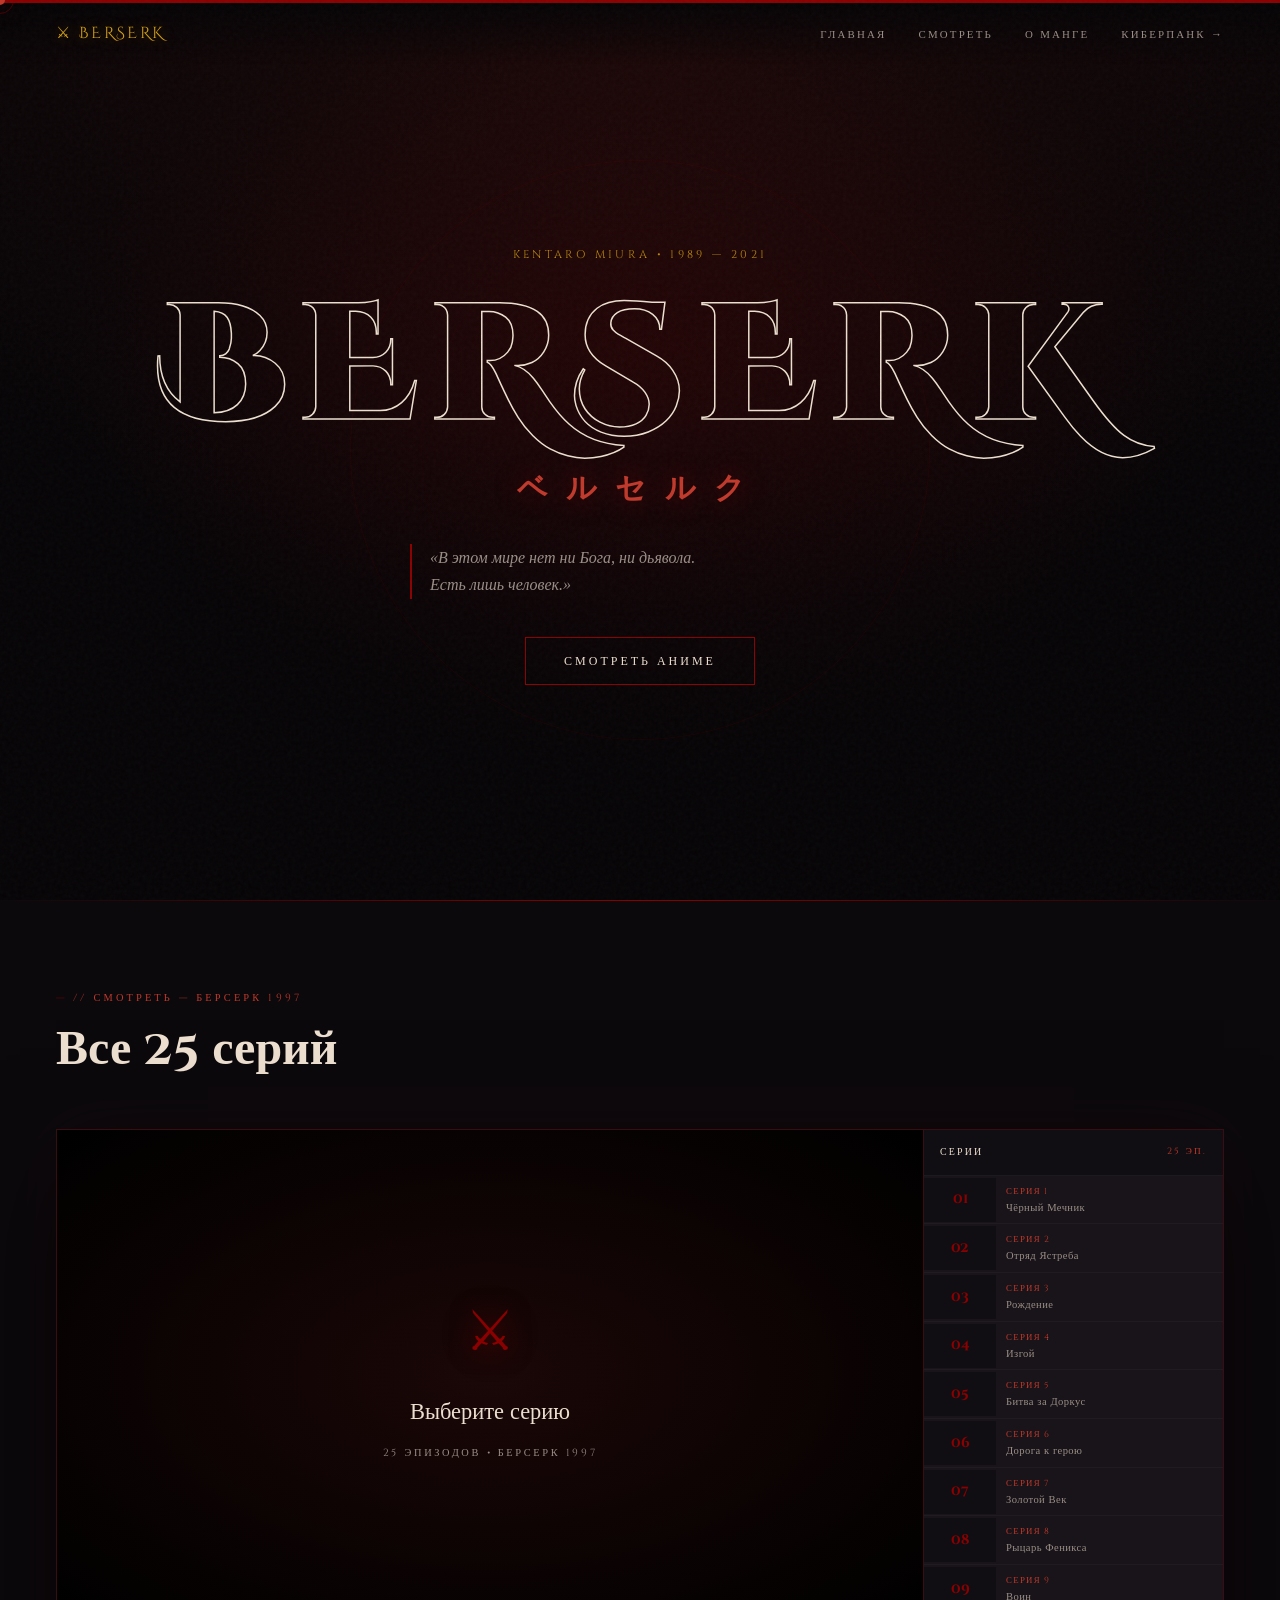
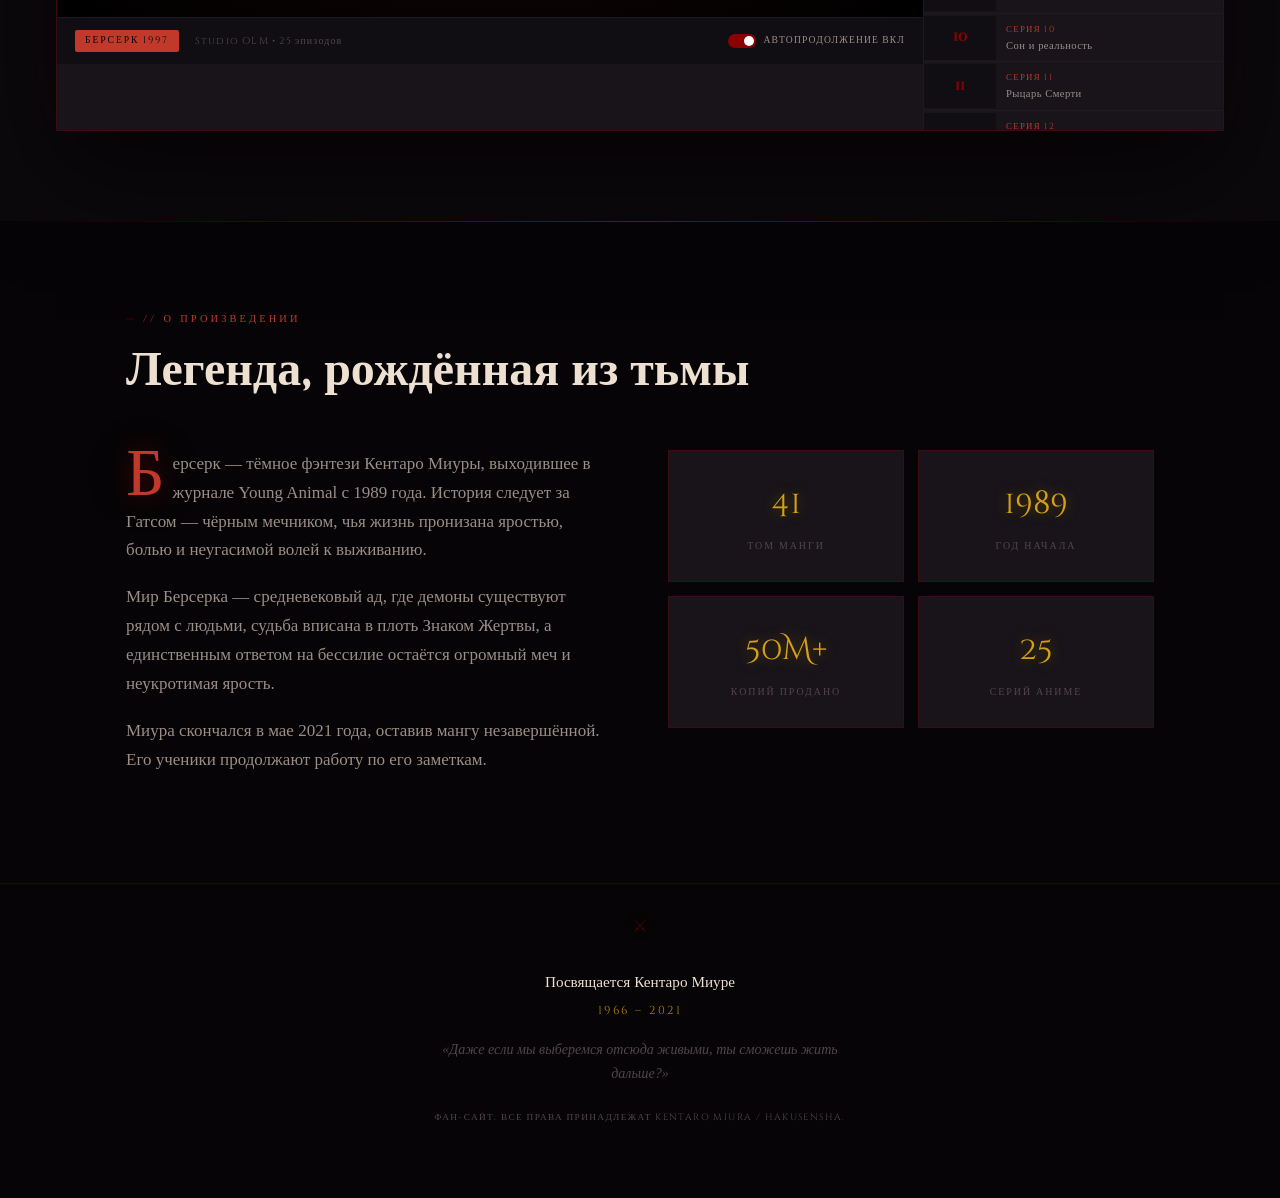
==== commit efc737bc: "Update and rename index.html to brsk.html" ====
--- a/brsk.html
+++ b/brsk.html
@@ -18,6 +18,7 @@
  
   <!-- NAV -->
   <nav class="nav">
+    <div class="nav-brand">⚔ BERSERK</div>
     <ul class="nav-links">
       <li><a href="#hero">Главная</a></li>
       <li><a href="#watch">Смотреть</a></li>
@@ -46,16 +47,16 @@
   <!-- WATCH -->
   <section class="section section-dark" id="watch">
     <div class="section-inner wide">
-      <div class="section-label">// Watch berserk 1997</div>
-      <h2 class="section-title">Berserk 1997</h2>
+      <div class="section-label">// СМОТРЕТЬ — БЕРСЕРК 1997</div>
+      <h2 class="section-title">Все 25 серий</h2>
       <div class="cinema-wrap">
         <div class="cinema-player">
           <div class="video-shell" id="videoShell">
             <video id="mainPlayer" preload="metadata" playsinline webkit-playsinline></video>
             <div class="video-idle" id="videoIdle">
               <div class="idle-rune">⚔</div>
-              <p class="idle-text">Choose episode</p>
-              <p class="idle-sub">25 episodes • Berserk 1997</p>
+              <p class="idle-text">Выберите серию</p>
+              <p class="idle-sub">25 эпизодов • Берсерк 1997</p>
             </div>
             <div class="v-controls" id="vControls">
               <div class="v-progress-wrap" id="progressWrap">
@@ -86,16 +87,16 @@
             </div>
           </div>
           <div class="cinema-meta">
-            <div class="meta-badge">Berserk 1997</div>
-            <div class="meta-studio">Studio OLM • 25 episodes</div>
+            <div class="meta-badge">Берсерк 1997</div>
+            <div class="meta-studio">Studio OLM • 25 эпизодов</div>
             <div class="meta-autoplay" id="autoplayToggle">
               <span class="ap-dot" id="apDot"></span>
-              <span id="apLabel">Autocontinuing вкл</span>
+              <span id="apLabel">Автопродолжение вкл</span>
             </div>
           </div>
         </div>
         <div class="ep-sidebar">
-          <div class="ep-sidebar-head"><span>Episodes</span><span class="ep-count">25 Ep.</span></div>
+          <div class="ep-sidebar-head"><span>Серии</span><span class="ep-count">25 эп.</span></div>
           <div class="ep-list" id="epList"></div>
         </div>
       </div>
@@ -105,7 +106,7 @@
   <!-- ABOUT -->
   <section class="section" id="about">
     <div class="section-inner">
-      <div class="section-label">// About</div>
+      <div class="section-label">// О ПРОИЗВЕДЕНИИ</div>
       <h2 class="section-title">Легенда, рождённая из тьмы</h2>
       <div class="about-grid">
         <div class="about-text">
@@ -132,4 +133,4 @@
   <script src="js/player.js"></script>
   <script src="js/brsk.js"></script>
 </body>
-</html>+</html>
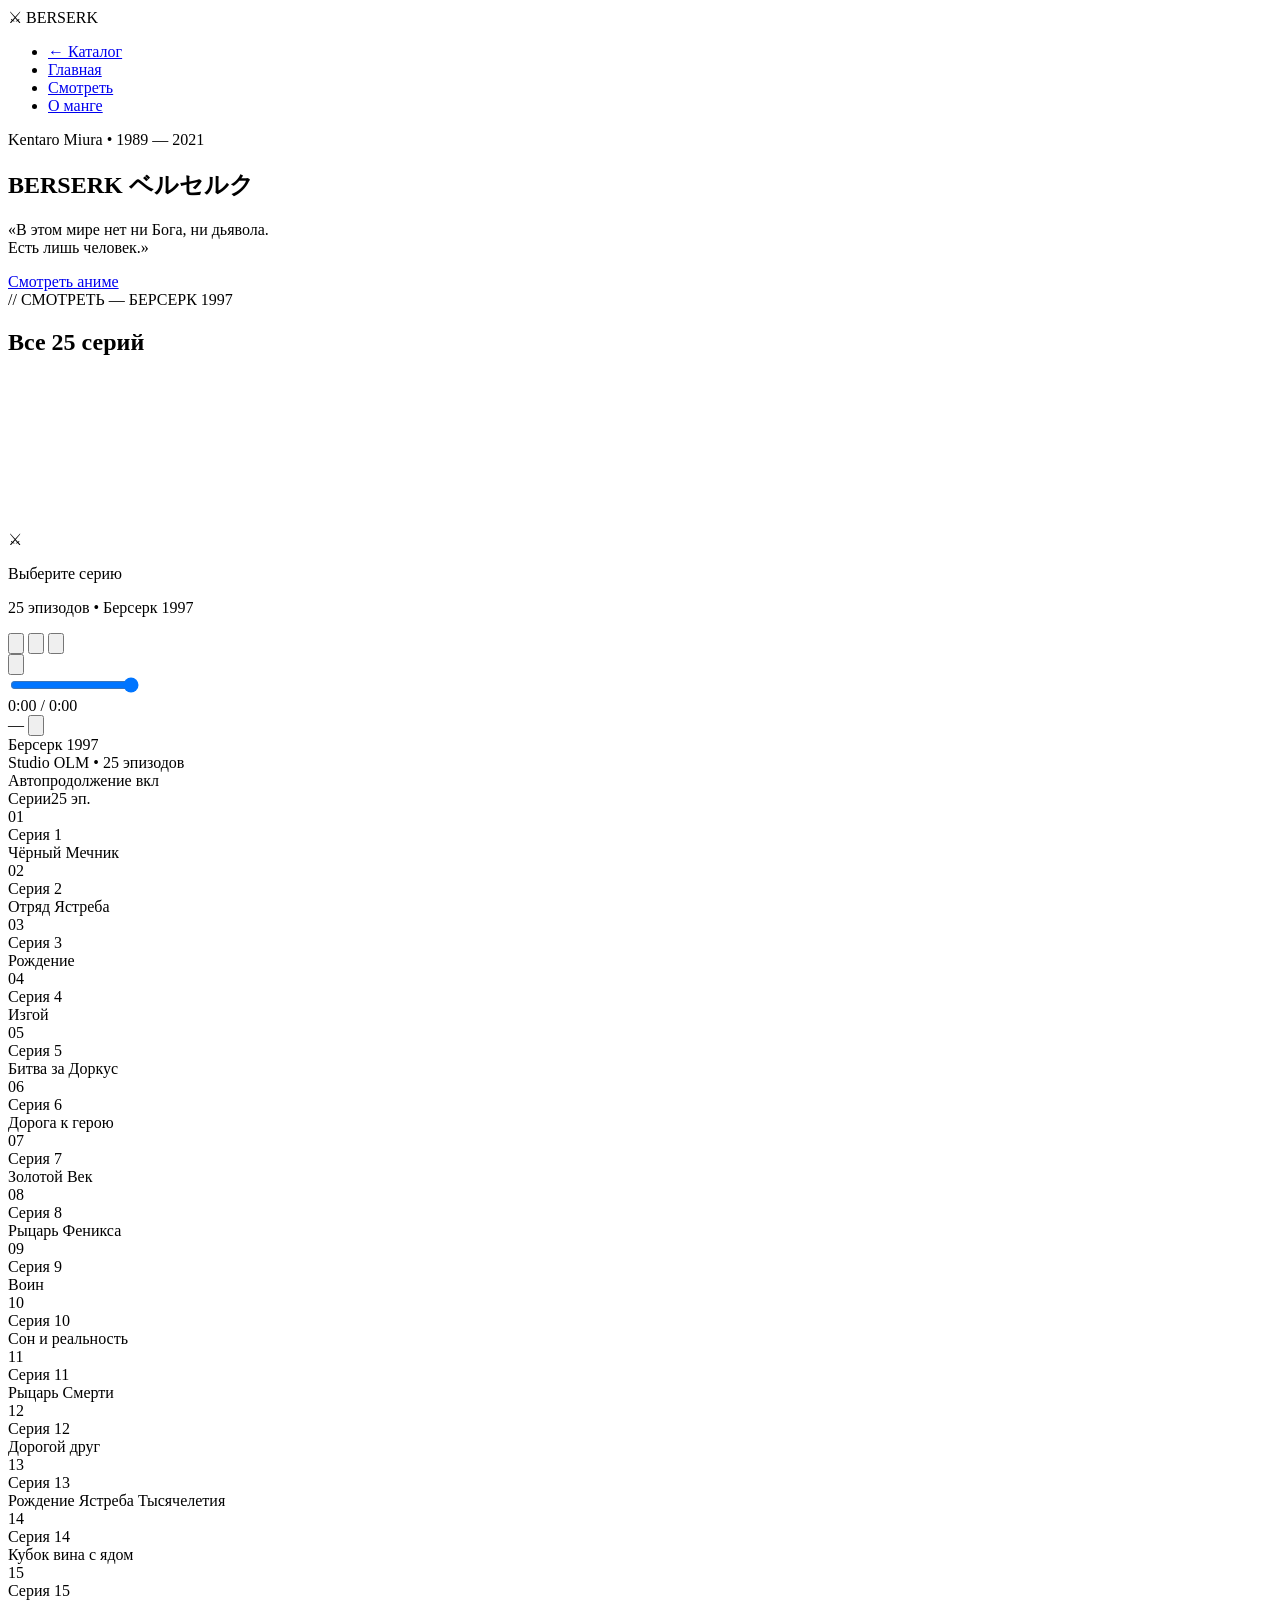
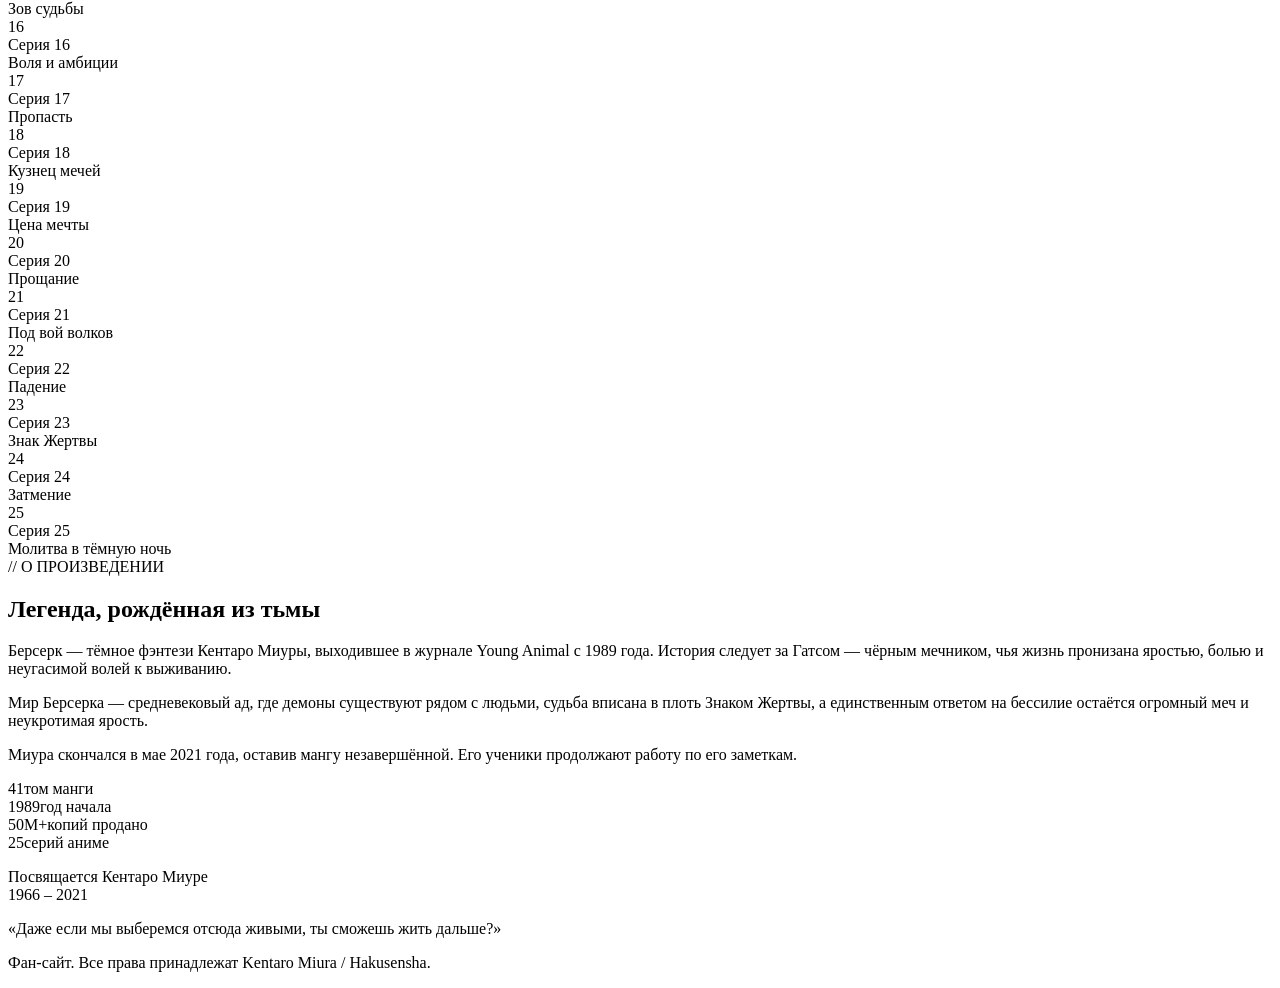
==== commit e41f257c: "Update brsk.html" ====
--- a/brsk.html
+++ b/brsk.html
@@ -7,7 +7,7 @@
   <link rel="preconnect" href="https://fonts.googleapis.com" />
   <link rel="preconnect" href="https://fonts.gstatic.com" crossorigin />
   <link href="https://fonts.googleapis.com/css2?family=Cinzel+Decorative:wght@700;900&family=Cinzel:wght@400;600;700&family=IM+Fell+English:ital@0;1&display=swap" rel="stylesheet" />
-  <link rel="stylesheet" href="css/brsk.css" />
+  <link rel="stylesheet" href="css/style.css" />
 </head>
 <body>
  
@@ -20,10 +20,10 @@
   <nav class="nav">
     <div class="nav-brand">⚔ BERSERK</div>
     <ul class="nav-links">
+      <li><a href="index.html">← Каталог</a></li>
       <li><a href="#hero">Главная</a></li>
       <li><a href="#watch">Смотреть</a></li>
       <li><a href="#about">О манге</a></li>
-      <li><a href="cb.html" class="nav-switch">Киберпанк →</a></li>
     </ul>
   </nav>
  
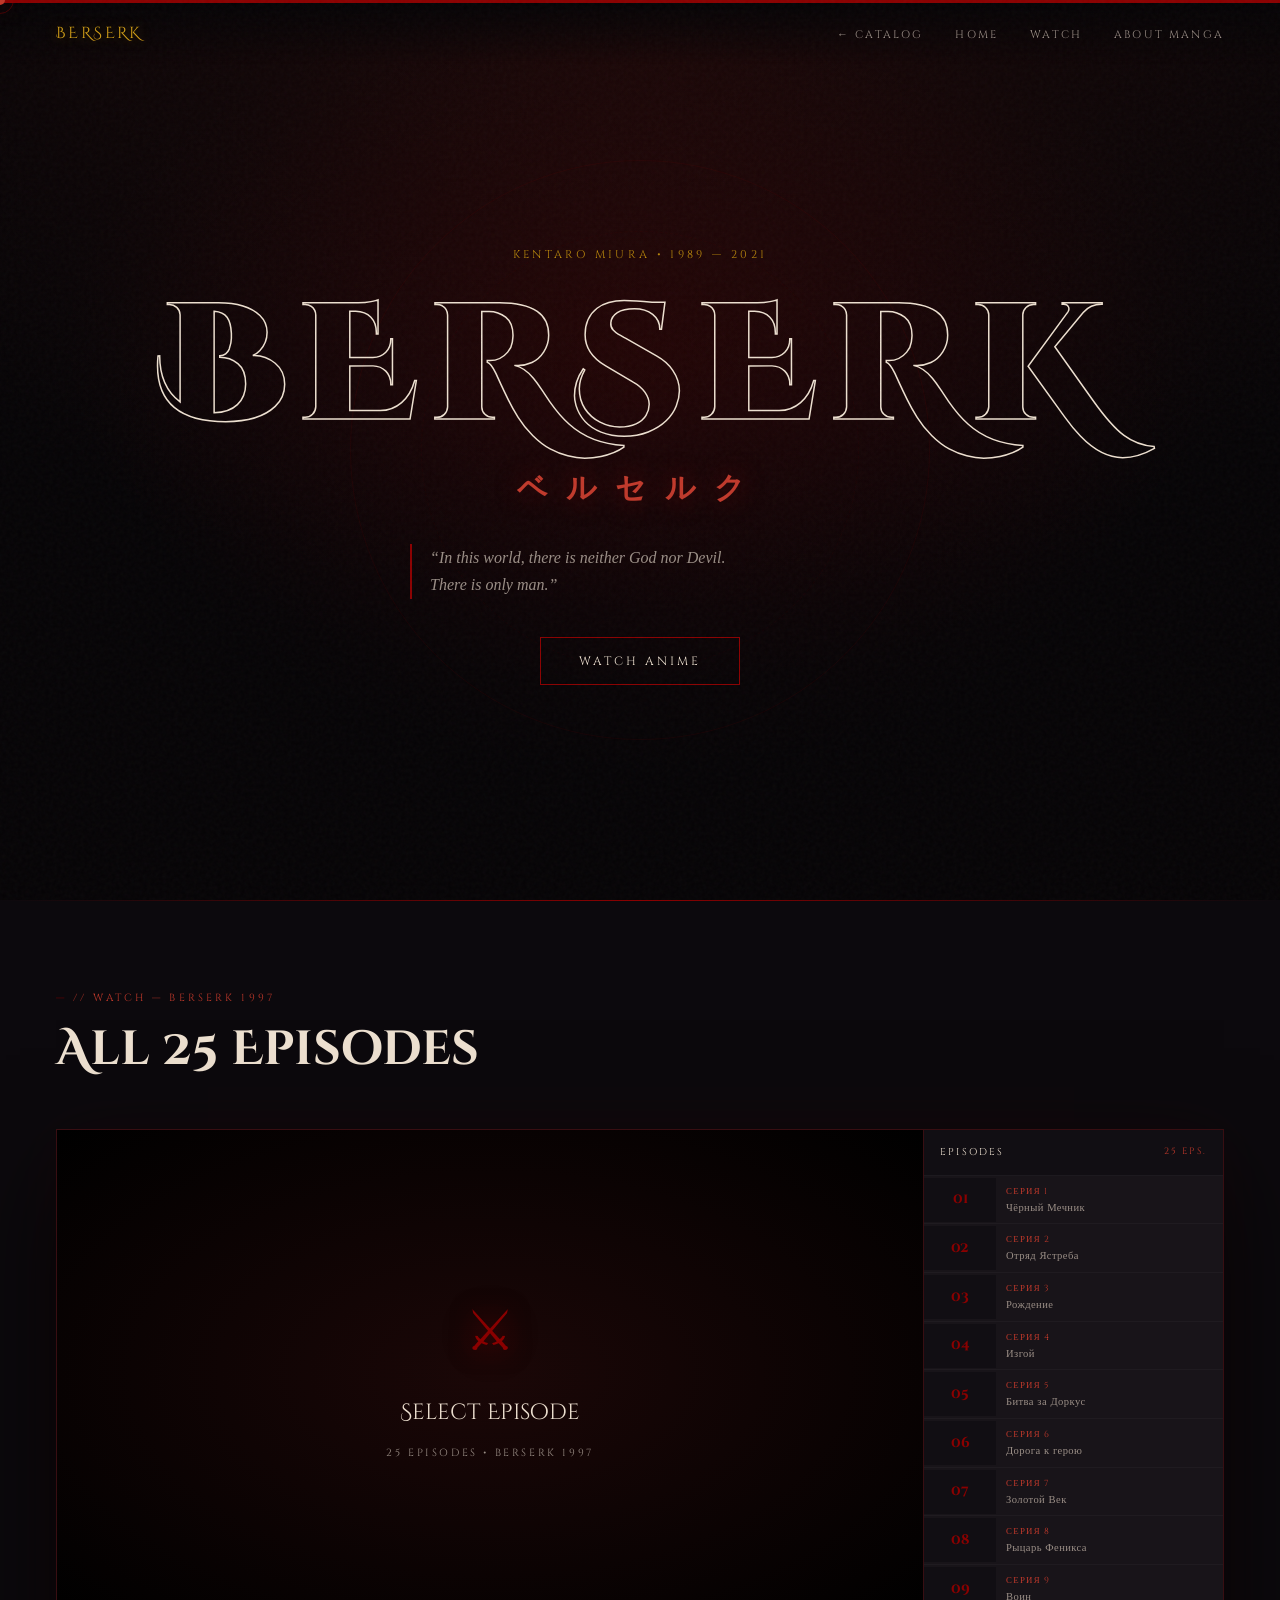
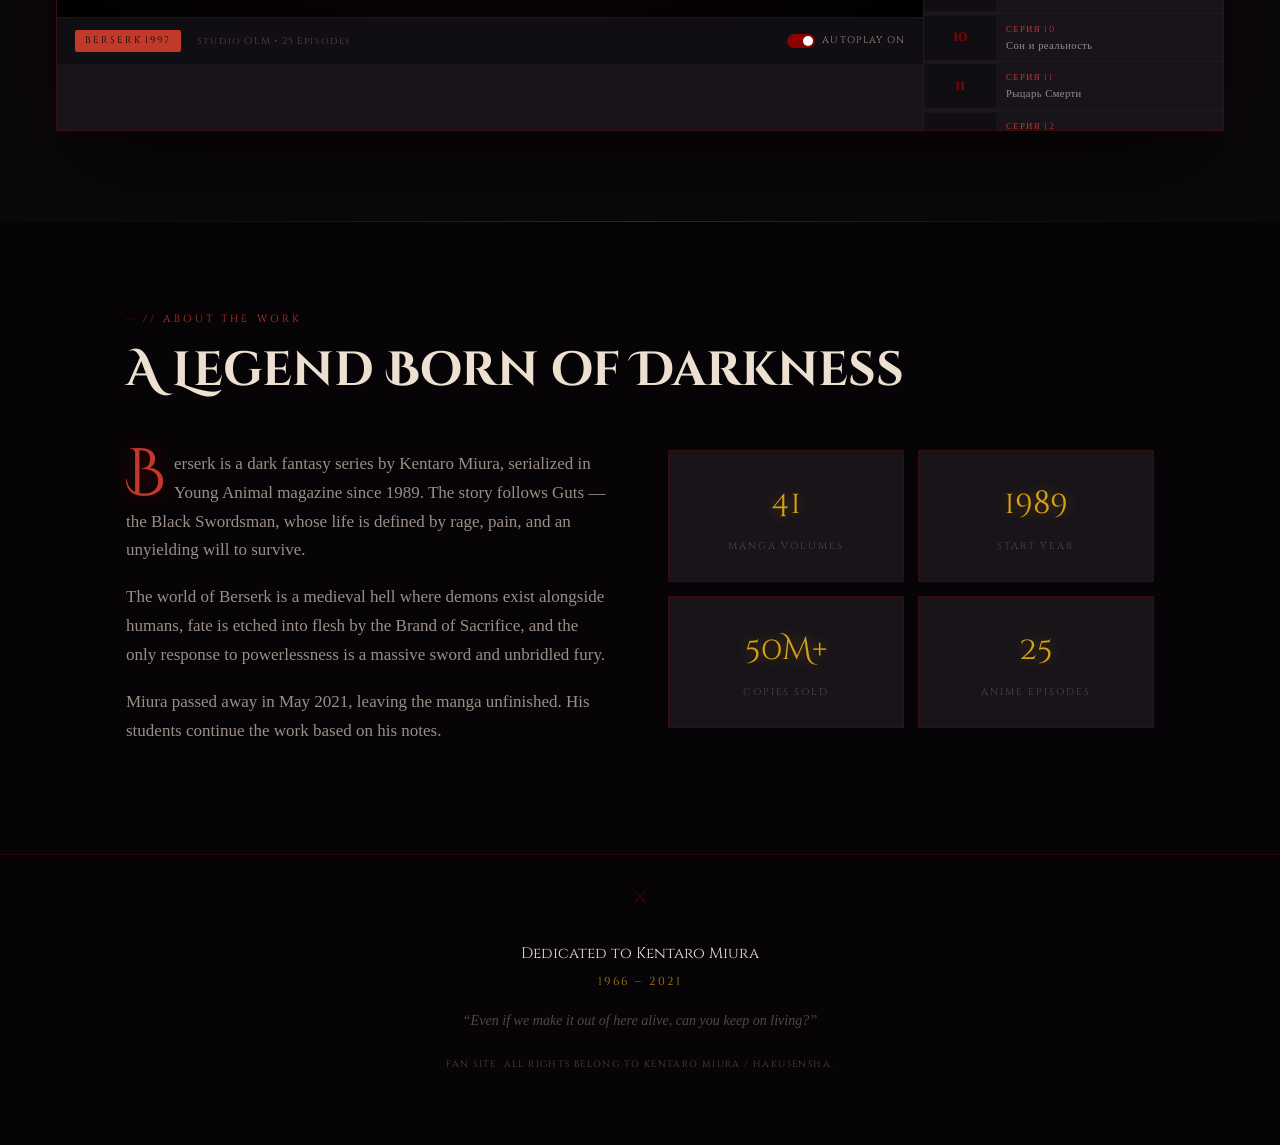
==== commit fea59bdb: "Update brsk.html" ====
--- a/brsk.html
+++ b/brsk.html
@@ -1,9 +1,9 @@
 <!DOCTYPE html>
-<html lang="ru">
+<html lang="en">
 <head>
   <meta charset="UTF-8" />
   <meta name="viewport" content="width=device-width, initial-scale=1.0" />
-  <title>BERSERK 1997 — Смотреть онлайн</title>
+  <title>BERSERK 1997 — Watch Online</title>
   <link rel="preconnect" href="https://fonts.googleapis.com" />
   <link rel="preconnect" href="https://fonts.gstatic.com" crossorigin />
   <link href="https://fonts.googleapis.com/css2?family=Cinzel+Decorative:wght@700;900&family=Cinzel:wght@400;600;700&family=IM+Fell+English:ital@0;1&display=swap" rel="stylesheet" />
@@ -16,18 +16,16 @@
   <div class="noise"></div>
   <div class="blood-bar"><span></span><span></span><span></span><span></span><span></span><span></span><span></span><span></span><span></span><span></span></div>
  
-  <!-- NAV -->
   <nav class="nav">
-    <div class="nav-brand">⚔ BERSERK</div>
+    <div class="nav-brand">BERSERK</div>
     <ul class="nav-links">
-      <li><a href="index.html">← Каталог</a></li>
-      <li><a href="#hero">Главная</a></li>
-      <li><a href="#watch">Смотреть</a></li>
-      <li><a href="#about">О манге</a></li>
+      <li><a href="index.html">← Catalog</a></li>
+      <li><a href="#hero">Home</a></li>
+      <li><a href="#watch">Watch</a></li>
+      <li><a href="#about">About Manga</a></li>
     </ul>
   </nav>
  
-  <!-- HERO -->
   <section class="hero" id="hero">
     <div class="hero-bg"></div>
     <div class="rune-circle"></div>
@@ -38,25 +36,24 @@
         <span class="title-sub">ベルセルク</span>
       </h1>
       <p class="hero-quote">
-        «В этом мире нет ни Бога, ни дьявола.<br>Есть лишь человек.»
+        “In this world, there is neither God nor Devil.<br>There is only man.”
       </p>
-      <a href="#watch" class="hero-btn">Смотреть аниме</a>
+      <a href="#watch" class="hero-btn">Watch Anime</a>
     </div>
   </section>
  
-  <!-- WATCH -->
   <section class="section section-dark" id="watch">
     <div class="section-inner wide">
-      <div class="section-label">// СМОТРЕТЬ — БЕРСЕРК 1997</div>
-      <h2 class="section-title">Все 25 серий</h2>
+      <div class="section-label">// WATCH — BERSERK 1997</div>
+      <h2 class="section-title">All 25 Episodes</h2>
       <div class="cinema-wrap">
         <div class="cinema-player">
           <div class="video-shell" id="videoShell">
             <video id="mainPlayer" preload="metadata" playsinline webkit-playsinline></video>
             <div class="video-idle" id="videoIdle">
               <div class="idle-rune">⚔</div>
-              <p class="idle-text">Выберите серию</p>
-              <p class="idle-sub">25 эпизодов • Берсерк 1997</p>
+              <p class="idle-text">Select Episode</p>
+              <p class="idle-sub">25 Episodes • Berserk 1997</p>
             </div>
             <div class="v-controls" id="vControls">
               <div class="v-progress-wrap" id="progressWrap">
@@ -87,47 +84,46 @@
             </div>
           </div>
           <div class="cinema-meta">
-            <div class="meta-badge">Берсерк 1997</div>
-            <div class="meta-studio">Studio OLM • 25 эпизодов</div>
+            <div class="meta-badge">Berserk 1997</div>
+            <div class="meta-studio">Studio OLM • 25 Episodes</div>
             <div class="meta-autoplay" id="autoplayToggle">
               <span class="ap-dot" id="apDot"></span>
-              <span id="apLabel">Автопродолжение вкл</span>
+              <span id="apLabel">Autoplay ON</span>
             </div>
           </div>
         </div>
         <div class="ep-sidebar">
-          <div class="ep-sidebar-head"><span>Серии</span><span class="ep-count">25 эп.</span></div>
+          <div class="ep-sidebar-head"><span>Episodes</span><span class="ep-count">25 eps.</span></div>
           <div class="ep-list" id="epList"></div>
         </div>
       </div>
     </div>
   </section>
  
-  <!-- ABOUT -->
   <section class="section" id="about">
     <div class="section-inner">
-      <div class="section-label">// О ПРОИЗВЕДЕНИИ</div>
-      <h2 class="section-title">Легенда, рождённая из тьмы</h2>
+      <div class="section-label">// ABOUT THE WORK</div>
+      <h2 class="section-title">A Legend Born of Darkness</h2>
       <div class="about-grid">
         <div class="about-text">
-          <p><span class="drop-cap">Б</span>ерсерк — тёмное фэнтези Кентаро Миуры, выходившее в журнале Young Animal с 1989 года. История следует за Гатсом — чёрным мечником, чья жизнь пронизана яростью, болью и неугасимой волей к выживанию.</p>
-          <p>Мир Берсерка — средневековый ад, где демоны существуют рядом с людьми, судьба вписана в плоть Знаком Жертвы, а единственным ответом на бессилие остаётся огромный меч и неукротимая ярость.</p>
-          <p>Миура скончался в мае 2021 года, оставив мангу незавершённой. Его ученики продолжают работу по его заметкам.</p>
+          <p><span class="drop-cap">B</span>erserk is a dark fantasy series by Kentaro Miura, serialized in Young Animal magazine since 1989. The story follows Guts — the Black Swordsman, whose life is defined by rage, pain, and an unyielding will to survive.</p>
+          <p>The world of Berserk is a medieval hell where demons exist alongside humans, fate is etched into flesh by the Brand of Sacrifice, and the only response to powerlessness is a massive sword and unbridled fury.</p>
+          <p>Miura passed away in May 2021, leaving the manga unfinished. His students continue the work based on his notes.</p>
         </div>
         <div class="about-stats">
-          <div class="stat-card"><span class="stat-num">41</span><span class="stat-label">том манги</span></div>
-          <div class="stat-card"><span class="stat-num">1989</span><span class="stat-label">год начала</span></div>
-          <div class="stat-card"><span class="stat-num">50M+</span><span class="stat-label">копий продано</span></div>
-          <div class="stat-card"><span class="stat-num">25</span><span class="stat-label">серий аниме</span></div>
+          <div class="stat-card"><span class="stat-num">41</span><span class="stat-label">manga volumes</span></div>
+          <div class="stat-card"><span class="stat-num">1989</span><span class="stat-label">start year</span></div>
+          <div class="stat-card"><span class="stat-num">50M+</span><span class="stat-label">copies sold</span></div>
+          <div class="stat-card"><span class="stat-num">25</span><span class="stat-label">anime episodes</span></div>
         </div>
       </div>
     </div>
   </section>
  
   <footer class="footer">
-    <p class="footer-text">Посвящается Кентаро Миуре<br><span>1966 – 2021</span></p>
-    <p class="footer-quote">«Даже если мы выберемся отсюда живыми, ты сможешь жить дальше?»</p>
-    <p class="footer-copy">Фан-сайт. Все права принадлежат Kentaro Miura / Hakusensha.</p>
+    <p class="footer-text">Dedicated to Kentaro Miura<br><span>1966 – 2021</span></p>
+    <p class="footer-quote">“Even if we make it out of here alive, can you keep on living?”</p>
+    <p class="footer-copy">Fan site. All rights belong to Kentaro Miura / Hakusensha.</p>
   </footer>
  
   <script src="js/player.js"></script>
--- a/css/style.css
+++ b/css/style.css
@@ -0,0 +1,732 @@
+/* =============================================
+   BERSERK 1997 — style.css
+   ============================================= */
+ 
+:root {
+  --black:        #060406;
+  --deep:         #0c090d;
+  --surface:      #110e13;
+  --card:         #181419;
+  --border:       rgba(139,0,0,0.28);
+  --border-soft:  rgba(255,255,255,0.05);
+  --blood:        #8b0000;
+  --blood-bright: #c0392b;
+  --gold:         #b8860b;
+  --gold-light:   #d4a017;
+  --ash:          #9a8e86;
+  --light:        #ede0d0;
+  --dim:          #52464a;
+  --font-display: 'Cinzel Decorative', serif;
+  --font-ui:      'Cinzel', serif;
+  --font-body:    'IM Fell English', serif;
+  --glow-blood:   0 0 24px rgba(139,0,0,0.55), 0 0 60px rgba(139,0,0,0.18);
+  --glow-gold:    0 0 14px rgba(184,134,11,0.45);
+}
+ 
+/* RESET */
+*, *::before, *::after { box-sizing: border-box; margin: 0; padding: 0; }
+html { scroll-behavior: smooth; }
+body {
+  background: var(--black);
+  color: var(--light);
+  font-family: var(--font-body);
+  font-size: 17px;
+  line-height: 1.7;
+  overflow-x: hidden;
+  cursor: none;
+}
+a { color: inherit; text-decoration: none; }
+button { background: none; border: none; cursor: pointer; padding: 0; }
+ 
+/* NOISE */
+.noise {
+  position: fixed; inset: 0; z-index: 9999; pointer-events: none; opacity: 0.035;
+  background-image: url("data:image/svg+xml,%3Csvg viewBox='0 0 256 256' xmlns='http://www.w3.org/2000/svg'%3E%3Cfilter id='n'%3E%3CfeTurbulence type='fractalNoise' baseFrequency='0.9' numOctaves='4' stitchTiles='stitch'/%3E%3C/filter%3E%3Crect width='100%25' height='100%25' filter='url(%23n)'/%3E%3C/svg%3E");
+}
+ 
+/* CURSOR */
+.cursor {
+  width: 10px; height: 10px; background: var(--blood-bright);
+  border-radius: 50%; position: fixed; pointer-events: none;
+  z-index: 10000; transform: translate(-50%,-50%);
+  transition: transform 0.08s; box-shadow: var(--glow-blood);
+}
+.cursor-trail {
+  width: 28px; height: 28px; border: 1px solid rgba(139,0,0,0.45);
+  border-radius: 50%; position: fixed; pointer-events: none;
+  z-index: 9999; transform: translate(-50%,-50%);
+  transition: left 0.11s, top 0.11s;
+}
+ 
+/* BLOOD BAR */
+.blood-bar {
+  position: fixed; top: 0; left: 0; right: 0;
+  height: 3px; background: var(--blood); z-index: 998; display: flex;
+}
+.blood-bar span { display: block; width: 10%; height: 100%; position: relative; }
+.blood-bar span::after {
+  content: ''; position: absolute; bottom: -18px; left: 50%;
+  transform: translateX(-50%); width: 3px; background: var(--blood);
+  border-radius: 0 0 3px 3px; opacity: 0.65;
+  animation: drip var(--d,3s) ease-in infinite var(--dl,0s);
+}
+.blood-bar span:nth-child(1){--d:2.5s;--dl:0s}
+.blood-bar span:nth-child(2){--d:3.8s;--dl:.4s}
+.blood-bar span:nth-child(3){--d:2.2s;--dl:1.1s}
+.blood-bar span:nth-child(4){--d:4.0s;--dl:.7s}
+.blood-bar span:nth-child(5){--d:3.1s;--dl:1.5s}
+.blood-bar span:nth-child(6){--d:2.8s;--dl:.2s}
+.blood-bar span:nth-child(7){--d:3.5s;--dl:.9s}
+.blood-bar span:nth-child(8){--d:2.0s;--dl:1.8s}
+.blood-bar span:nth-child(9){--d:4.2s;--dl:.5s}
+.blood-bar span:nth-child(10){--d:3.3s;--dl:1.3s}
+@keyframes drip {
+  0%  { height:0; opacity:.8 }
+  60% { height:22px; opacity:.55 }
+  100%{ height:26px; opacity:0 }
+}
+ 
+/* NAV */
+.nav {
+  position: fixed; top: 3px; left: 0; right: 0; z-index: 990;
+  display: flex; align-items: center; justify-content: space-between;
+  padding: 16px 56px;
+  background: linear-gradient(to bottom, rgba(6,4,6,0.97), transparent);
+  transition: background 0.4s, border-bottom 0.4s;
+}
+.nav.scrolled {
+  background: rgba(6,4,6,0.97);
+  backdrop-filter: blur(10px);
+  border-bottom: 1px solid var(--border);
+}
+.nav-brand {
+  font-family: var(--font-display); font-size: 1rem;
+  color: var(--gold-light); letter-spacing: 0.15em;
+  text-shadow: var(--glow-gold);
+}
+.nav-links { list-style: none; display: flex; gap: 32px; }
+.nav-links a {
+  font-family: var(--font-ui); font-size: 0.68rem;
+  letter-spacing: 0.2em; text-transform: uppercase;
+  color: var(--ash); transition: color 0.25s; position: relative;
+}
+.nav-links a::after {
+  content: ''; position: absolute; bottom: -4px; left: 0; right: 0;
+  height: 1px; background: var(--blood); transform: scaleX(0); transition: transform .3s;
+}
+.nav-links a:hover { color: var(--light); }
+.nav-links a:hover::after { transform: scaleX(1); }
+ 
+/* NAV ANIME PICKER */
+.nav-anime-picker { position: relative; }
+.nav-anime-btn {
+  font-family: var(--font-ui); font-size: 0.68rem;
+  letter-spacing: 0.2em; text-transform: uppercase;
+  color: var(--blood-bright); border: 1px solid var(--border);
+  padding: 7px 14px; display: flex; align-items: center; gap: 4px;
+  transition: color .25s, border-color .25s, box-shadow .25s;
+}
+.nav-anime-btn svg { width: 16px; height: 16px; fill: currentColor; transition: transform .3s; }
+.nav-anime-btn:hover { color: var(--light); border-color: var(--blood-bright); box-shadow: var(--glow-blood); }
+.nav-anime-picker.open .nav-anime-btn svg { transform: rotate(180deg); }
+ 
+.nav-anime-dropdown {
+  position: absolute; top: calc(100% + 12px); right: 0;
+  background: var(--card); border: 1px solid var(--border);
+  min-width: 240px; z-index: 500;
+  opacity: 0; visibility: hidden; transform: translateY(-8px);
+  transition: opacity .25s, transform .25s, visibility .25s;
+  box-shadow: 0 20px 40px rgba(0,0,0,0.6);
+}
+.nav-anime-picker.open .nav-anime-dropdown {
+  opacity: 1; visibility: visible; transform: translateY(0);
+}
+.anime-option {
+  display: flex; align-items: center; gap: 12px;
+  padding: 14px 16px; cursor: pointer;
+  border-bottom: 1px solid rgba(255,255,255,0.04);
+  transition: background .2s;
+}
+.anime-option:last-child { border-bottom: none; }
+.anime-option:hover { background: rgba(139,0,0,0.1); }
+.anime-option.active { background: rgba(139,0,0,0.15); }
+.ao-dot {
+  width: 8px; height: 8px; border-radius: 50%;
+  background: var(--dim); flex-shrink: 0;
+}
+.anime-option.active .ao-dot { background: var(--blood-bright); box-shadow: var(--glow-blood); }
+.ao-title {
+  display: block; font-family: var(--font-ui); font-size: 0.72rem;
+  letter-spacing: .08em; color: var(--light); margin-bottom: 2px;
+}
+.ao-meta {
+  display: block; font-family: var(--font-ui); font-size: 0.58rem;
+  letter-spacing: .12em; color: var(--dim); text-transform: uppercase;
+}
+ 
+/* HERO BUTTONS */
+.hero-btns { display: flex; gap: 14px; justify-content: center; flex-wrap: wrap; }
+.hero-btn--outline {
+  background: transparent;
+  border: 1px solid rgba(255,255,255,0.2);
+  color: var(--ash);
+  font-family: var(--font-ui);
+  font-size: 0.75rem;
+  letter-spacing: .2em;
+  text-transform: uppercase;
+  padding: 13px 28px;
+  position: relative; overflow: hidden;
+  transition: color .3s, border-color .3s, box-shadow .3s;
+}
+.hero-btn--outline:hover {
+  color: var(--light); border-color: var(--blood);
+  box-shadow: var(--glow-blood);
+}
+ 
+/* HERO ANIME MENU */
+.hero-anime-menu {
+  position: absolute; top: 50%; left: 50%;
+  transform: translate(-50%, -50%) scale(0.95);
+  background: rgba(8,6,8,0.97);
+  border: 1px solid var(--border);
+  backdrop-filter: blur(16px);
+  min-width: 460px; z-index: 100;
+  opacity: 0; visibility: hidden;
+  transition: opacity .3s, transform .3s, visibility .3s;
+  box-shadow: 0 40px 80px rgba(0,0,0,0.8), var(--glow-blood);
+}
+.hero-anime-menu.open {
+  opacity: 1; visibility: visible; transform: translate(-50%, -50%) scale(1);
+}
+.ham-title {
+  font-family: var(--font-ui); font-size: 0.6rem;
+  letter-spacing: .3em; text-transform: uppercase;
+  color: var(--blood-bright); padding: 16px 20px 12px;
+  border-bottom: 1px solid var(--border);
+}
+.ham-item {
+  display: flex; align-items: center; gap: 16px;
+  padding: 18px 20px; cursor: pointer;
+  border-bottom: 1px solid rgba(255,255,255,0.04);
+  transition: background .2s, padding-left .2s;
+}
+.ham-item:last-child { border-bottom: none; }
+.ham-item:hover { background: rgba(139,0,0,0.1); padding-left: 28px; }
+.ham-item.active { background: rgba(139,0,0,0.15); }
+.ham-num {
+  font-family: var(--font-display); font-size: 1.1rem;
+  color: var(--blood); min-width: 32px;
+}
+.ham-item.active .ham-num { color: var(--blood-bright); text-shadow: var(--glow-blood); }
+.ham-name {
+  font-family: var(--font-ui); font-size: 0.85rem;
+  color: var(--light); margin-bottom: 4px; letter-spacing: .05em;
+}
+.ham-meta {
+  font-family: var(--font-ui); font-size: 0.58rem;
+  letter-spacing: .15em; text-transform: uppercase; color: var(--dim);
+}
+.ham-arrow { margin-left: auto; color: var(--blood); font-size: 1rem; opacity: 0; transition: opacity .2s; }
+.ham-item:hover .ham-arrow { opacity: 1; }
+.ham-item.active .ham-arrow { opacity: 1; color: var(--blood-bright); }
+ 
+/* Cyberpunk hero bg */
+.hero.cp-mode .hero-bg {
+  background:
+    radial-gradient(ellipse 65% 55% at 50% 38%, rgba(0,200,255,0.07) 0%, transparent 70%),
+    radial-gradient(ellipse 100% 100% at 50% 0%, rgba(8,8,28,0.88) 0%, var(--black) 68%);
+}
+.hero.cp-mode .title-sub { color: #00c8ff; text-shadow: 0 0 20px rgba(0,200,255,0.5); }
+.hero.cp-mode .hero-quote { border-left-color: #00c8ff; }
+.hero {
+  min-height: 100vh; display: flex; align-items: center; justify-content: center;
+  position: relative; overflow: hidden; padding: 120px 40px 80px; text-align: center;
+  background: var(--black);
+}
+.hero-bg {
+  position: absolute; inset: 0;
+  background:
+    radial-gradient(ellipse 65% 55% at 50% 38%, rgba(139,0,0,0.1) 0%, transparent 70%),
+    radial-gradient(ellipse 100% 100% at 50% 0%, rgba(28,8,8,0.88) 0%, var(--black) 68%);
+}
+.hero-bg::after {
+  content: ''; position: absolute; inset: 0;
+  background: radial-gradient(ellipse 42% 42% at 50% 44%, rgba(139,0,0,0.07), transparent);
+  animation: pulse-bg 7s ease-in-out infinite;
+}
+@keyframes pulse-bg { 0%,100%{opacity:.4;transform:scale(1)} 50%{opacity:1;transform:scale(1.25)} }
+ 
+.rune-circle {
+  position: absolute; width: 580px; height: 580px;
+  border: 1px solid rgba(139,0,0,0.1); border-radius: 50%;
+  top: 50%; left: 50%; transform: translate(-50%,-50%);
+  animation: rspin 70s linear infinite;
+}
+.rune-circle::before {
+  content: ''; position: absolute; inset: 70px;
+  border: 1px dashed rgba(139,0,0,0.06); border-radius: 50%;
+}
+@keyframes rspin { to { transform: translate(-50%,-50%) rotate(360deg); } }
+ 
+.hero-content { position: relative; z-index: 2; }
+ 
+.hero-eyebrow {
+  font-family: var(--font-ui); font-size: 0.7rem; letter-spacing: .3em;
+  text-transform: uppercase; color: var(--gold); margin-bottom: 22px;
+  opacity: 0; animation: fadeup 1s .3s forwards;
+}
+.hero-title {
+  display: flex; flex-direction: column; align-items: center;
+  gap: 10px; margin-bottom: 30px;
+}
+.title-line {
+  font-family: var(--font-display);
+  font-size: clamp(4rem, 13vw, 11rem);
+  font-weight: 900; line-height: 1; letter-spacing: .08em;
+  color: transparent; -webkit-text-stroke: 1.5px var(--light);
+  opacity: 0; animation: fadeup 1s .5s forwards;
+}
+.title-sub {
+  font-family: var(--font-ui);
+  font-size: clamp(1rem, 2.8vw, 1.9rem); letter-spacing: .6em;
+  color: var(--blood-bright); text-shadow: var(--glow-blood);
+  opacity: 0; animation: fadeup 1s .7s forwards;
+}
+.hero-quote {
+  font-style: italic; font-size: 1rem; color: var(--ash);
+  max-width: 460px; margin: 0 auto 38px;
+  border-left: 2px solid var(--blood); padding-left: 18px; text-align: left;
+  opacity: 0; animation: fadeup 1s .9s forwards;
+}
+.hero-btn {
+  display: inline-block; font-family: var(--font-ui); font-size: 0.75rem;
+  letter-spacing: .25em; text-transform: uppercase;
+  color: var(--light); border: 1px solid var(--blood);
+  padding: 13px 38px; position: relative; overflow: hidden;
+  transition: box-shadow .4s;
+  opacity: 0; animation: fadeup 1s 1.1s forwards;
+}
+.hero-btn::before {
+  content: ''; position: absolute; inset: 0; background: var(--blood);
+  transform: scaleX(0); transform-origin: left; transition: transform .4s;
+}
+.hero-btn:hover::before { transform: scaleX(1); }
+.hero-btn:hover { box-shadow: var(--glow-blood); }
+@keyframes fadeup {
+  from { opacity:0; transform:translateY(22px) }
+  to   { opacity:1; transform:translateY(0) }
+}
+ 
+/* SECTIONS */
+.section { padding: 90px 0; position: relative; }
+.section-dark { background: var(--deep); }
+.section::before {
+  content: ''; position: absolute; top: 0; left: 0; right: 0; height: 1px;
+  background: linear-gradient(to right, transparent, var(--blood), transparent);
+}
+.section-inner { max-width: 1140px; margin: 0 auto; padding: 0 56px; }
+.section-inner.wide { max-width: 1440px; }
+.section-label {
+  font-family: var(--font-ui); font-size: 0.65rem; letter-spacing: .3em;
+  color: var(--blood-bright); text-transform: uppercase; margin-bottom: 14px;
+}
+.section-label::before { content: '—'; margin-right: 6px; color: var(--blood); }
+.section-title {
+  font-family: var(--font-display);
+  font-size: clamp(1.8rem, 4.5vw, 3rem);
+  font-weight: 700; color: var(--light); margin-bottom: 52px; line-height: 1.15;
+}
+ 
+/* ABOUT */
+.about-grid { display: grid; grid-template-columns: 1fr 1fr; gap: 56px; align-items: start; }
+.about-text p { margin-bottom: 18px; color: var(--ash); }
+.drop-cap {
+  float: left; font-family: var(--font-display); font-size: 4.2rem;
+  line-height: .75; margin-right: 8px; color: var(--blood-bright); text-shadow: var(--glow-blood);
+}
+.about-stats { display: grid; grid-template-columns: 1fr 1fr; gap: 14px; }
+.stat-card {
+  background: var(--card); border: 1px solid var(--border);
+  padding: 26px 18px; text-align: center; display: flex; flex-direction: column; gap: 7px;
+  transition: border-color .3s, box-shadow .3s;
+}
+.stat-card:hover { border-color: var(--blood); box-shadow: var(--glow-blood); }
+.stat-num {
+  font-family: var(--font-display); font-size: 2rem;
+  color: var(--gold-light); text-shadow: var(--glow-gold);
+  transition: transform 0.25s;
+}
+.stat-card:hover .stat-num { transform: translateY(-3px); }
+.stat-label {
+  font-family: var(--font-ui); font-size: 0.62rem;
+  letter-spacing: .2em; text-transform: uppercase; color: var(--dim);
+}
+ 
+/* CINEMA PLAYER */
+.cinema-wrap {
+  display: grid; grid-template-columns: 1fr 300px; gap: 0;
+  border: 1px solid var(--border); background: var(--card);
+  box-shadow: 0 40px 100px rgba(0,0,0,0.7), 0 0 60px rgba(139,0,0,0.08);
+  animation: fadeup 0.9s 0.2s both;
+}
+.cinema-player { display: flex; flex-direction: column; }
+ 
+.video-shell {
+  position: relative; background: #000;
+  aspect-ratio: 16/9; overflow: hidden; cursor: none;
+}
+#mainPlayer { width: 100%; height: 100%; display: block; background: #000; }
+ 
+.video-idle {
+  position: absolute; inset: 0; display: flex; flex-direction: column;
+  align-items: center; justify-content: center; gap: 14px;
+  background: radial-gradient(ellipse 70% 70% at 50% 50%, rgba(30,8,8,0.9), #000);
+  transition: opacity .5s, visibility .5s;
+}
+.video-idle.hidden { opacity: 0; visibility: hidden; pointer-events: none; }
+.idle-rune {
+  font-size: 3.5rem; color: var(--blood); text-shadow: var(--glow-blood);
+  animation: pulse-opacity 3s ease-in-out infinite;
+}
+@keyframes pulse-opacity { 0%,100%{opacity:.5} 50%{opacity:1} }
+.idle-text { font-family: var(--font-display); font-size: 1.4rem; color: var(--light); }
+.idle-sub { font-family: var(--font-ui); font-size: 0.65rem; letter-spacing: .25em; text-transform: uppercase; color: var(--ash); }
+ 
+/* Scanlines */
+.video-shell::after {
+  content: ''; position: absolute; inset: 0; pointer-events: none; z-index: 2; opacity: 0.6;
+  background: repeating-linear-gradient(to bottom, transparent 0px, transparent 3px, rgba(0,0,0,0.04) 3px, rgba(0,0,0,0.04) 4px);
+}
+ 
+/* Controls */
+.v-controls {
+  position: absolute; bottom: 0; left: 0; right: 0;
+  background: linear-gradient(to top, rgba(0,0,0,0.92) 0%, rgba(0,0,0,0.6) 60%, transparent 100%);
+  padding: 28px 18px 14px;
+  display: flex; flex-direction: column; gap: 8px;
+  opacity: 0;
+  transform: translateY(8px);
+  transition: opacity .35s, transform .35s;
+  pointer-events: none;
+}
+.video-shell.controls-visible .v-controls {
+  opacity: 1;
+  transform: translateY(0);
+  pointer-events: all;
+}
+.video-shell.paused .v-controls {
+  opacity: 1;
+  transform: translateY(0);
+  pointer-events: all;
+}
+ 
+.v-progress-wrap { cursor: pointer; padding: 6px 0; }
+.v-progress-bg {
+  height: 3px; background: rgba(255,255,255,0.15);
+  border-radius: 3px; position: relative; transition: height .2s;
+}
+.v-progress-wrap:hover .v-progress-bg { height: 5px; }
+.v-progress-buffer {
+  position: absolute; left: 0; top: 0; bottom: 0;
+  background: rgba(255,255,255,0.12); border-radius: 3px; width: 0;
+}
+.v-progress-fill {
+  position: absolute; left: 0; top: 0; bottom: 0;
+  background: linear-gradient(to right, var(--blood), var(--blood-bright));
+  border-radius: 3px; width: 0; box-shadow: 0 0 6px rgba(192,57,43,0.6);
+}
+.v-progress-thumb {
+  position: absolute; top: 50%; transform: translate(-50%,-50%);
+  width: 12px; height: 12px; background: var(--blood-bright);
+  border-radius: 50%; left: 0; pointer-events: none;
+  box-shadow: 0 0 8px rgba(192,57,43,0.8); opacity: 0; transition: opacity .2s;
+}
+.v-progress-wrap:hover .v-progress-thumb { opacity: 1; }
+ 
+.v-bottom { display: flex; align-items: center; justify-content: space-between; gap: 12px; }
+.v-left, .v-right { display: flex; align-items: center; gap: 8px; }
+ 
+.v-btn {
+  width: 34px; height: 34px; display: flex; align-items: center; justify-content: center;
+  color: rgba(255,255,255,0.8); border-radius: 4px; transition: color .2s, background .2s;
+}
+.v-btn:hover { color: #fff; background: rgba(255,255,255,0.08); }
+.v-btn svg { width: 20px; height: 20px; fill: currentColor; }
+ 
+.v-volume-wrap { display: flex; align-items: center; gap: 4px; }
+.v-volume-slider-wrap { width: 0; overflow: hidden; transition: width .3s; }
+.v-volume-wrap:hover .v-volume-slider-wrap { width: 72px; }
+.v-volume-slider {
+  -webkit-appearance: none; appearance: none;
+  width: 72px; height: 3px; border-radius: 3px; outline: none; cursor: pointer;
+}
+.v-volume-slider::-webkit-slider-thumb {
+  -webkit-appearance: none; width: 12px; height: 12px;
+  border-radius: 50%; background: var(--blood-bright);
+  cursor: pointer; box-shadow: 0 0 6px rgba(192,57,43,0.8);
+}
+.v-volume-slider::-moz-range-thumb {
+  width: 12px; height: 12px; border-radius: 50%;
+  background: var(--blood-bright); border: none; cursor: pointer;
+}
+ 
+.v-time {
+  font-family: var(--font-ui); font-size: 0.62rem;
+  letter-spacing: .05em; color: rgba(255,255,255,0.65); white-space: nowrap;
+}
+.v-ep-label {
+  font-family: var(--font-ui); font-size: 0.6rem; letter-spacing: .12em;
+  text-transform: uppercase; color: rgba(255,255,255,0.45);
+  max-width: 200px; overflow: hidden; text-overflow: ellipsis; white-space: nowrap;
+}
+ 
+/* Meta strip */
+.cinema-meta {
+  background: var(--surface); border-top: 1px solid var(--border-soft);
+  padding: 12px 18px; display: flex; align-items: center; gap: 16px;
+}
+.meta-badge {
+  font-family: var(--font-ui); font-size: 0.6rem; letter-spacing: .2em;
+  text-transform: uppercase; color: var(--black); background: var(--blood-bright);
+  padding: 3px 10px; border-radius: 2px; flex-shrink: 0;
+}
+.meta-studio { font-family: var(--font-ui); font-size: 0.62rem; letter-spacing: .12em; color: var(--dim); flex: 1; }
+.meta-autoplay {
+  display: flex; align-items: center; gap: 7px; font-family: var(--font-ui);
+  font-size: 0.6rem; letter-spacing: .12em; text-transform: uppercase;
+  color: var(--ash); cursor: pointer; user-select: none; flex-shrink: 0; transition: color .2s;
+}
+.meta-autoplay:hover { color: var(--light); }
+.ap-dot {
+  width: 28px; height: 14px; border-radius: 7px;
+  background: var(--blood); position: relative; transition: background .3s;
+}
+.ap-dot::after {
+  content: ''; position: absolute; top: 2px; left: 2px;
+  width: 10px; height: 10px; border-radius: 50%;
+  background: #fff; transition: transform .3s;
+  transform: translateX(14px);
+}
+.ap-dot.off { background: var(--dim); }
+.ap-dot.off::after { transform: translateX(0); }
+ 
+/* Fullscreen */
+.video-shell:fullscreen { cursor: default; }
+.video-shell:fullscreen .v-controls { z-index: 10; cursor: default; }
+.video-shell:fullscreen .v-btn { cursor: pointer; }
+.video-shell:fullscreen .v-progress-wrap { cursor: pointer; }
+.video-shell:fullscreen .v-volume-slider { cursor: pointer; }
+ 
+/* EPISODE SIDEBAR */
+.ep-sidebar {
+  border-left: 1px solid var(--border); display: flex; flex-direction: column;
+  background: var(--card); max-height: 600px;
+}
+.ep-sidebar-head {
+  padding: 14px 16px; background: var(--surface); border-bottom: 1px solid var(--border-soft);
+  display: flex; align-items: center; justify-content: space-between;
+  font-family: var(--font-ui); font-size: 0.62rem; letter-spacing: .22em;
+  text-transform: uppercase; color: var(--light); flex-shrink: 0;
+}
+.ep-count { color: var(--blood-bright); font-size: 0.58rem; }
+.ep-list {
+  overflow-y: auto; flex: 1;
+  scrollbar-width: thin; scrollbar-color: var(--blood) var(--surface);
+}
+.ep-list::-webkit-scrollbar { width: 3px; }
+.ep-list::-webkit-scrollbar-track { background: var(--surface); }
+.ep-list::-webkit-scrollbar-thumb { background: var(--blood); }
+ 
+.ep-row {
+  display: flex; align-items: center; gap: 0;
+  border-bottom: 1px solid rgba(255,255,255,0.03);
+  cursor: pointer; position: relative; transition: background .18s; overflow: hidden;
+}
+.ep-row::before {
+  content: ''; position: absolute; left: 0; top: 0; bottom: 0;
+  width: 2px; background: var(--blood-bright); transform: scaleY(0); transition: transform .25s;
+}
+.ep-row:hover { background: rgba(139,0,0,0.09); }
+.ep-row:hover::before { transform: scaleY(1); }
+.ep-row.active { background: rgba(139,0,0,0.16); }
+.ep-row.active::before { transform: scaleY(1); }
+ 
+.ep-thumb {
+  width: 72px; height: 44px; flex-shrink: 0; background: var(--surface);
+  display: flex; align-items: center; justify-content: center; position: relative; overflow: hidden;
+}
+.ep-thumb-num {
+  font-family: var(--font-display); font-size: 0.9rem; color: var(--blood); font-weight: 700;
+  transition: color .2s;
+}
+.ep-row.active .ep-thumb-num { color: var(--gold-light); text-shadow: var(--glow-gold); }
+.ep-thumb::after {
+  content: '▶'; position: absolute; inset: 0; display: flex; align-items: center; justify-content: center;
+  font-size: 1.1rem; color: #fff; background: rgba(139,0,0,0.6); opacity: 0; transition: opacity .2s;
+}
+.ep-row:hover .ep-thumb::after,
+.ep-row.active .ep-thumb::after { opacity: 1; }
+ 
+.ep-info { padding: 8px 10px; flex: 1; min-width: 0; }
+.ep-title {
+  font-family: var(--font-ui); font-size: 0.66rem; letter-spacing: .04em; color: var(--ash);
+  white-space: nowrap; overflow: hidden; text-overflow: ellipsis; transition: color .2s; line-height: 1.3;
+}
+.ep-row:hover .ep-title,
+.ep-row.active .ep-title { color: var(--light); }
+.ep-num-label {
+  font-family: var(--font-ui); font-size: 0.55rem; letter-spacing: .15em;
+  color: var(--blood-bright); text-transform: uppercase; margin-bottom: 3px;
+}
+ 
+/* FOOTER */
+.footer {
+  background: var(--black); border-top: 1px solid var(--border);
+  text-align: center; padding: 72px 40px; position: relative; overflow: hidden;
+}
+.footer::before {
+  content: '⚔'; position: absolute; top: 28px; left: 50%; transform: translateX(-50%);
+  font-size: 1.1rem; color: var(--blood); opacity: 0.4; text-shadow: var(--glow-blood);
+  animation: pulse-opacity 4s ease-in-out infinite;
+}
+.footer-text { font-family: var(--font-ui); font-size: .95rem; color: var(--light); margin-bottom: 18px; margin-top: 14px; }
+.footer-text span { display: block; font-size: .72rem; color: var(--gold); letter-spacing: .22em; margin-top: 5px; }
+.footer-quote { font-style: italic; color: var(--dim); font-size: .88rem; max-width: 420px; margin: 0 auto 24px; }
+.footer-copy { font-family: var(--font-ui); font-size: .58rem; letter-spacing: .15em; color: var(--dim); text-transform: uppercase; }
+ 
+/* REVEAL */
+.reveal { opacity: 0; transform: translateY(28px); transition: opacity .75s, transform .75s; }
+.reveal.visible { opacity: 1; transform: translateY(0); }
+ 
+/* =============================================
+   RESPONSIVE
+   ============================================= */
+ 
+/* Убираем курсор на тач */
+@media (hover: none) and (pointer: coarse) {
+  .cursor, .cursor-trail { display: none !important; }
+  body { cursor: auto; }
+  button { cursor: pointer; }
+}
+ 
+/* Планшет */
+@media (max-width: 1100px) {
+  .cinema-wrap { grid-template-columns: 1fr; }
+  .ep-sidebar { max-height: 340px; border-left: none; border-top: 1px solid var(--border); }
+  .ep-list { display: grid; grid-template-columns: repeat(2,1fr); }
+}
+ 
+@media (max-width: 800px) {
+  .nav { padding: 14px 20px; }
+  .nav-links { gap: 16px; }
+  .section { padding: 60px 0; }
+  .section-inner { padding: 0 18px; }
+  .section-inner.wide { padding: 0; }
+  .about-grid { grid-template-columns: 1fr; gap: 32px; }
+  .rune-circle { width: 220px; height: 220px; }
+  .ep-list { grid-template-columns: 1fr; }
+}
+ 
+/* Телефон */
+@media (max-width: 600px) {
+  .nav { padding: 12px 16px; }
+  .nav-links { gap: 14px; }
+  .nav-links a { font-size: 0.6rem; letter-spacing: .12em; }
+ 
+  .hero { padding: 88px 16px 50px; overflow: hidden; }
+  .hero-eyebrow { font-size: 0.58rem; letter-spacing: .18em; }
+  .title-line {
+    font-size: clamp(2.8rem, 18vw, 5rem);
+    -webkit-text-stroke: 1px var(--light);
+    letter-spacing: .05em;
+  }
+  .title-sub { font-size: clamp(0.85rem, 4.5vw, 1.3rem); letter-spacing: .3em; }
+  .hero-quote { font-size: 0.85rem; padding-left: 12px; }
+  .hero-btn { padding: 12px 22px; font-size: 0.68rem; }
+  .rune-circle { display: none; }
+ 
+  .section { padding: 48px 0; }
+  .section-inner { padding: 0 16px; }
+  .section-inner.wide { padding: 0; }
+  .section-title { margin-bottom: 28px; }
+  .about-stats { grid-template-columns: repeat(2,1fr); gap: 10px; }
+  .stat-card { padding: 16px 10px; }
+  .stat-num { font-size: 1.5rem; }
+ 
+  .cinema-wrap { border-left: none; border-right: none; box-shadow: none; }
+ 
+  .v-progress-wrap { padding: 8px 0; }
+  .v-progress-bg { height: 4px; }
+  .v-progress-wrap:hover .v-progress-bg { height: 4px; }
+  .v-progress-thumb { width: 16px; height: 16px; opacity: 1; }
+ 
+  .v-controls { padding: 16px 10px 8px; gap: 6px; }
+  .v-bottom { gap: 2px; }
+  .v-left { gap: 2px; }
+  .v-right { gap: 2px; }
+  .v-btn { width: 36px; height: 36px; min-width: 36px; }
+  .v-btn svg { width: 20px; height: 20px; }
+  .v-volume-slider-wrap { display: none; }
+  .v-time { font-size: 0.55rem; letter-spacing: 0; }
+  .v-ep-label { display: none; }
+ 
+  .cinema-meta { padding: 8px 12px; gap: 8px; flex-wrap: wrap; }
+  .meta-studio { display: none; }
+  .meta-badge { font-size: 0.55rem; padding: 2px 8px; }
+  .meta-autoplay { font-size: 0.55rem; }
+ 
+  .ep-sidebar { max-height: 260px; }
+  .ep-sidebar-head { padding: 10px 14px; font-size: 0.58rem; }
+  .ep-row { min-height: 48px; }
+  .ep-thumb { width: 52px; height: 48px; }
+  .ep-thumb-num { font-size: 0.85rem; }
+  .ep-info { padding: 6px 10px; }
+  .ep-num-label { font-size: 0.5rem; margin-bottom: 2px; }
+  .ep-title { font-size: 0.65rem; line-height: 1.2; white-space: normal; }
+ 
+  .footer { padding: 40px 16px; }
+  .footer-text { font-size: 0.85rem; }
+  .footer-quote { font-size: 0.78rem; }
+}
+ 
+/* Маленький телефон */
+@media (max-width: 380px) {
+  .nav-links { display: none; }
+  .title-line { font-size: clamp(2.4rem, 17vw, 3rem); }
+  .v-btn { width: 32px; height: 32px; min-width: 32px; }
+  .v-btn svg { width: 18px; height: 18px; }
+  .v-time { font-size: 0.5rem; }
+}
+ 
+/* Телевизор 1920p+ */
+@media (min-width: 1920px) {
+  .section-inner { max-width: 1600px; }
+  .section-inner.wide { max-width: 1920px; }
+  .nav { padding: 24px 80px; }
+  .nav-brand { font-size: 1.3rem; }
+  .nav-links { gap: 48px; }
+  .nav-links a { font-size: 0.85rem; }
+  .title-line { font-size: clamp(10rem, 16vw, 18rem); -webkit-text-stroke: 2px var(--light); }
+  .title-sub { font-size: clamp(2rem, 3.5vw, 3.5rem); }
+  .hero-quote { font-size: 1.3rem; max-width: 640px; }
+  .hero-btn { padding: 18px 56px; font-size: 0.95rem; }
+  .section-title { font-size: clamp(3rem, 4vw, 5rem); }
+  .v-btn { width: 52px; height: 52px; }
+  .v-btn svg { width: 30px; height: 30px; }
+  .v-time { font-size: 0.85rem; }
+  .v-progress-bg { height: 5px; }
+  .ep-sidebar { max-height: 800px; }
+  .ep-thumb { width: 100px; height: 64px; }
+  .ep-thumb-num { font-size: 1.2rem; }
+  .ep-title { font-size: 0.9rem; }
+  .ep-info { padding: 12px 16px; }
+  .stat-num { font-size: 3rem; }
+}
+ 
+/* 4K */
+@media (min-width: 3840px) {
+  .nav { padding: 32px 120px; }
+  .title-line { -webkit-text-stroke: 3px var(--light); }
+  .v-btn { width: 72px; height: 72px; }
+  .v-btn svg { width: 40px; height: 40px; }
+}
